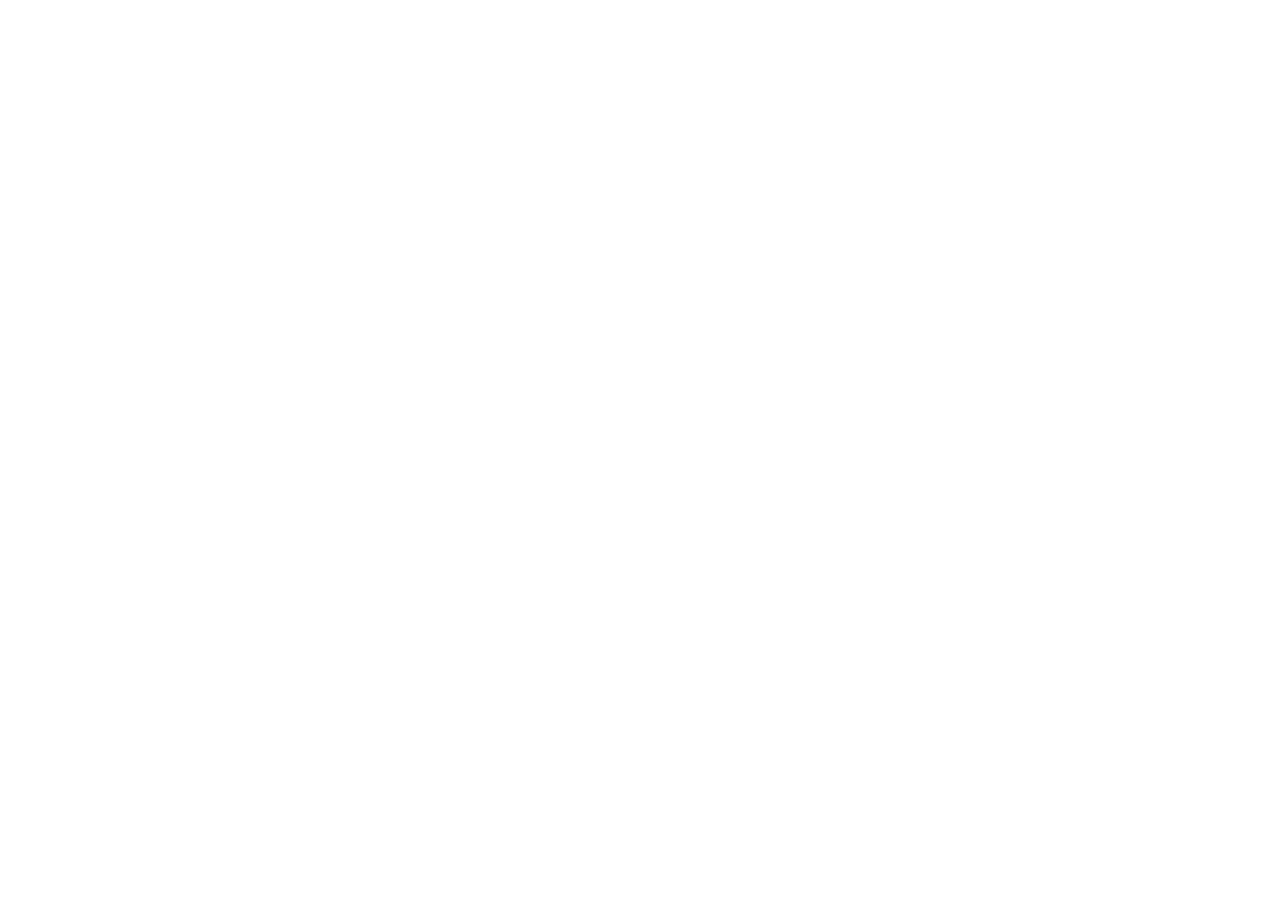
==== home/index.html @ 089e632a "初始化" ====
<!DOCTYPE html>
<html lang="en">

<head>
    <meta charset="UTF-8" />
    <meta name="viewport" content="width=device-width, initial-scale=1.0" />
    <title>后台主页</title>
    <!-- 导入 layui 的样式表 -->
    <link rel="stylesheet" href="/assets/lib/layui/css/layui.css" />
    <!-- 导入第三方图标库 -->
    <link rel="stylesheet" href="/assets/fonts/iconfont.css" />
    <!-- 导入自己的样式表 -->
    <link rel="stylesheet" href="/assets/css/index.css" />
</head>

<body class="layui-layout-body">

    <!-- 导入 layui 的JS文件 -->
    <script src="/assets/lib/layui/layui.all.js"></script>
</body>

</html>
---- assets/lib/layui/css/layui.css ----
/** layui-v2.5.5 MIT License By https://www.layui.com */
 .layui-inline,img{display:inline-block;vertical-align:middle}h1,h2,h3,h4,h5,h6{font-weight:400}.layui-edge,.layui-header,.layui-inline,.layui-main{position:relative}.layui-body,.layui-edge,.layui-elip{overflow:hidden}.layui-btn,.layui-edge,.layui-inline,img{vertical-align:middle}.layui-btn,.layui-disabled,.layui-icon,.layui-unselect{-moz-user-select:none;-webkit-user-select:none;-ms-user-select:none}.layui-elip,.layui-form-checkbox span,.layui-form-pane .layui-form-label{text-overflow:ellipsis;white-space:nowrap}.layui-breadcrumb,.layui-tree-btnGroup{visibility:hidden}blockquote,body,button,dd,div,dl,dt,form,h1,h2,h3,h4,h5,h6,input,li,ol,p,pre,td,textarea,th,ul{margin:0;padding:0;-webkit-tap-highlight-color:rgba(0,0,0,0)}a:active,a:hover{outline:0}img{border:none}li{list-style:none}table{border-collapse:collapse;border-spacing:0}h4,h5,h6{font-size:100%}button,input,optgroup,option,select,textarea{font-family:inherit;font-size:inherit;font-style:inherit;font-weight:inherit;outline:0}pre{white-space:pre-wrap;white-space:-moz-pre-wrap;white-space:-pre-wrap;white-space:-o-pre-wrap;word-wrap:break-word}body{line-height:24px;font:14px Helvetica Neue,Helvetica,PingFang SC,Tahoma,Arial,sans-serif}hr{height:1px;margin:10px 0;border:0;clear:both}a{color:#333;text-decoration:none}a:hover{color:#777}a cite{font-style:normal;*cursor:pointer}.layui-border-box,.layui-border-box *{box-sizing:border-box}.layui-box,.layui-box *{box-sizing:content-box}.layui-clear{clear:both;*zoom:1}.layui-clear:after{content:'\20';clear:both;*zoom:1;display:block;height:0}.layui-inline{*display:inline;*zoom:1}.layui-edge{display:inline-block;width:0;height:0;border-width:6px;border-style:dashed;border-color:transparent}.layui-edge-top{top:-4px;border-bottom-color:#999;border-bottom-style:solid}.layui-edge-right{border-left-color:#999;border-left-style:solid}.layui-edge-bottom{top:2px;border-top-color:#999;border-top-style:solid}.layui-edge-left{border-right-color:#999;border-right-style:solid}.layui-disabled,.layui-disabled:hover{color:#d2d2d2!important;cursor:not-allowed!important}.layui-circle{border-radius:100%}.layui-show{display:block!important}.layui-hide{display:none!important}@font-face{font-family:layui-icon;src:url(../font/iconfont.eot?v=250);src:url(../font/iconfont.eot?v=250#iefix) format('embedded-opentype'),url(../font/iconfont.woff2?v=250) format('woff2'),url(../font/iconfont.woff?v=250) format('woff'),url(../font/iconfont.ttf?v=250) format('truetype'),url(../font/iconfont.svg?v=250#layui-icon) format('svg')}.layui-icon{font-family:layui-icon!important;font-size:16px;font-style:normal;-webkit-font-smoothing:antialiased;-moz-osx-font-smoothing:grayscale}.layui-icon-reply-fill:before{content:"\e611"}.layui-icon-set-fill:before{content:"\e614"}.layui-icon-menu-fill:before{content:"\e60f"}.layui-icon-search:before{content:"\e615"}.layui-icon-share:before{content:"\e641"}.layui-icon-set-sm:before{content:"\e620"}.layui-icon-engine:before{content:"\e628"}.layui-icon-close:before{content:"\1006"}.layui-icon-close-fill:before{content:"\1007"}.layui-icon-chart-screen:before{content:"\e629"}.layui-icon-star:before{content:"\e600"}.layui-icon-circle-dot:before{content:"\e617"}.layui-icon-chat:before{content:"\e606"}.layui-icon-release:before{content:"\e609"}.layui-icon-list:before{content:"\e60a"}.layui-icon-chart:before{content:"\e62c"}.layui-icon-ok-circle:before{content:"\1005"}.layui-icon-layim-theme:before{content:"\e61b"}.layui-icon-table:before{content:"\e62d"}.layui-icon-right:before{content:"\e602"}.layui-icon-left:before{content:"\e603"}.layui-icon-cart-simple:before{content:"\e698"}.layui-icon-face-cry:before{content:"\e69c"}.layui-icon-face-smile:before{content:"\e6af"}.layui-icon-survey:before{content:"\e6b2"}.layui-icon-tree:before{content:"\e62e"}.layui-icon-upload-circle:before{content:"\e62f"}.layui-icon-add-circle:before{content:"\e61f"}.layui-icon-download-circle:before{content:"\e601"}.layui-icon-templeate-1:before{content:"\e630"}.layui-icon-util:before{content:"\e631"}.layui-icon-face-surprised:before{content:"\e664"}.layui-icon-edit:before{content:"\e642"}.layui-icon-speaker:before{content:"\e645"}.layui-icon-down:before{content:"\e61a"}.layui-icon-file:before{content:"\e621"}.layui-icon-layouts:before{content:"\e632"}.layui-icon-rate-half:before{content:"\e6c9"}.layui-icon-add-circle-fine:before{content:"\e608"}.layui-icon-prev-circle:before{content:"\e633"}.layui-icon-read:before{content:"\e705"}.layui-icon-404:before{content:"\e61c"}.layui-icon-carousel:before{content:"\e634"}.layui-icon-help:before{content:"\e607"}.layui-icon-code-circle:before{content:"\e635"}.layui-icon-water:before{content:"\e636"}.layui-icon-username:before{content:"\e66f"}.layui-icon-find-fill:before{content:"\e670"}.layui-icon-about:before{content:"\e60b"}.layui-icon-location:before{content:"\e715"}.layui-icon-up:before{content:"\e619"}.layui-icon-pause:before{content:"\e651"}.layui-icon-date:before{content:"\e637"}.layui-icon-layim-uploadfile:before{content:"\e61d"}.layui-icon-delete:before{content:"\e640"}.layui-icon-play:before{content:"\e652"}.layui-icon-top:before{content:"\e604"}.layui-icon-friends:before{content:"\e612"}.layui-icon-refresh-3:before{content:"\e9aa"}.layui-icon-ok:before{content:"\e605"}.layui-icon-layer:before{content:"\e638"}.layui-icon-face-smile-fine:before{content:"\e60c"}.layui-icon-dollar:before{content:"\e659"}.layui-icon-group:before{content:"\e613"}.layui-icon-layim-download:before{content:"\e61e"}.layui-icon-picture-fine:before{content:"\e60d"}.layui-icon-link:before{content:"\e64c"}.layui-icon-diamond:before{content:"\e735"}.layui-icon-log:before{content:"\e60e"}.layui-icon-rate-solid:before{content:"\e67a"}.layui-icon-fonts-del:before{content:"\e64f"}.layui-icon-unlink:before{content:"\e64d"}.layui-icon-fonts-clear:before{content:"\e639"}.layui-icon-triangle-r:before{content:"\e623"}.layui-icon-circle:before{content:"\e63f"}.layui-icon-radio:before{content:"\e643"}.layui-icon-align-center:before{content:"\e647"}.layui-icon-align-right:before{content:"\e648"}.layui-icon-align-left:before{content:"\e649"}.layui-icon-loading-1:before{content:"\e63e"}.layui-icon-return:before{content:"\e65c"}.layui-icon-fonts-strong:before{content:"\e62b"}.layui-icon-upload:before{content:"\e67c"}.layui-icon-dialogue:before{content:"\e63a"}.layui-icon-video:before{content:"\e6ed"}.layui-icon-headset:before{content:"\e6fc"}.layui-icon-cellphone-fine:before{content:"\e63b"}.layui-icon-add-1:before{content:"\e654"}.layui-icon-face-smile-b:before{content:"\e650"}.layui-icon-fonts-html:before{content:"\e64b"}.layui-icon-form:before{content:"\e63c"}.layui-icon-cart:before{content:"\e657"}.layui-icon-camera-fill:before{content:"\e65d"}.layui-icon-tabs:before{content:"\e62a"}.layui-icon-fonts-code:before{content:"\e64e"}.layui-icon-fire:before{content:"\e756"}.layui-icon-set:before{content:"\e716"}.layui-icon-fonts-u:before{content:"\e646"}.layui-icon-triangle-d:before{content:"\e625"}.layui-icon-tips:before{content:"\e702"}.layui-icon-picture:before{content:"\e64a"}.layui-icon-more-vertical:before{content:"\e671"}.layui-icon-flag:before{content:"\e66c"}.layui-icon-loading:before{content:"\e63d"}.layui-icon-fonts-i:before{content:"\e644"}.layui-icon-refresh-1:before{content:"\e666"}.layui-icon-rmb:before{content:"\e65e"}.layui-icon-home:before{content:"\e68e"}.layui-icon-user:before{content:"\e770"}.layui-icon-notice:before{content:"\e667"}.layui-icon-login-weibo:before{content:"\e675"}.layui-icon-voice:before{content:"\e688"}.layui-icon-upload-drag:before{content:"\e681"}.layui-icon-login-qq:before{content:"\e676"}.layui-icon-snowflake:before{content:"\e6b1"}.layui-icon-file-b:before{content:"\e655"}.layui-icon-template:before{content:"\e663"}.layui-icon-auz:before{content:"\e672"}.layui-icon-console:before{content:"\e665"}.layui-icon-app:before{content:"\e653"}.layui-icon-prev:before{content:"\e65a"}.layui-icon-website:before{content:"\e7ae"}.layui-icon-next:before{content:"\e65b"}.layui-icon-component:before{content:"\e857"}.layui-icon-more:before{content:"\e65f"}.layui-icon-login-wechat:before{content:"\e677"}.layui-icon-shrink-right:before{content:"\e668"}.layui-icon-spread-left:before{content:"\e66b"}.layui-icon-camera:before{content:"\e660"}.layui-icon-note:before{content:"\e66e"}.layui-icon-refresh:before{content:"\e669"}.layui-icon-female:before{content:"\e661"}.layui-icon-male:before{content:"\e662"}.layui-icon-password:before{content:"\e673"}.layui-icon-senior:before{content:"\e674"}.layui-icon-theme:before{content:"\e66a"}.layui-icon-tread:before{content:"\e6c5"}.layui-icon-praise:before{content:"\e6c6"}.layui-icon-star-fill:before{content:"\e658"}.layui-icon-rate:before{content:"\e67b"}.layui-icon-template-1:before{content:"\e656"}.layui-icon-vercode:before{content:"\e679"}.layui-icon-cellphone:before{content:"\e678"}.layui-icon-screen-full:before{content:"\e622"}.layui-icon-screen-restore:before{content:"\e758"}.layui-icon-cols:before{content:"\e610"}.layui-icon-export:before{content:"\e67d"}.layui-icon-print:before{content:"\e66d"}.layui-icon-slider:before{content:"\e714"}.layui-icon-addition:before{content:"\e624"}.layui-icon-subtraction:before{content:"\e67e"}.layui-icon-service:before{content:"\e626"}.layui-icon-transfer:before{content:"\e691"}.layui-main{width:1140px;margin:0 auto}.layui-header{z-index:1000;height:60px}.layui-header a:hover{transition:all .5s;-webkit-transition:all .5s}.layui-side{position:fixed;left:0;top:0;bottom:0;z-index:999;width:200px;overflow-x:hidden}.layui-side-scroll{position:relative;width:220px;height:100%;overflow-x:hidden}.layui-body{position:absolute;left:200px;right:0;top:0;bottom:0;z-index:998;width:auto;overflow-y:auto;box-sizing:border-box}.layui-layout-body{overflow:hidden}.layui-layout-admin .layui-header{background-color:#23262E}.layui-layout-admin .layui-side{top:60px;width:200px;overflow-x:hidden}.layui-layout-admin .layui-body{position:fixed;top:60px;bottom:44px}.layui-layout-admin .layui-main{width:auto;margin:0 15px}.layui-layout-admin .layui-footer{position:fixed;left:200px;right:0;bottom:0;height:44px;line-height:44px;padding:0 15px;background-color:#eee}.layui-layout-admin .layui-logo{position:absolute;left:0;top:0;width:200px;height:100%;line-height:60px;text-align:center;color:#009688;font-size:16px}.layui-layout-admin .layui-header .layui-nav{background:0 0}.layui-layout-left{position:absolute!important;left:200px;top:0}.layui-layout-right{position:absolute!important;right:0;top:0}.layui-container{position:relative;margin:0 auto;padding:0 15px;box-sizing:border-box}.layui-fluid{position:relative;margin:0 auto;padding:0 15px}.layui-row:after,.layui-row:before{content:'';display:block;clear:both}.layui-col-lg1,.layui-col-lg10,.layui-col-lg11,.layui-col-lg12,.layui-col-lg2,.layui-col-lg3,.layui-col-lg4,.layui-col-lg5,.layui-col-lg6,.layui-col-lg7,.layui-col-lg8,.layui-col-lg9,.layui-col-md1,.layui-col-md10,.layui-col-md11,.layui-col-md12,.layui-col-md2,.layui-col-md3,.layui-col-md4,.layui-col-md5,.layui-col-md6,.layui-col-md7,.layui-col-md8,.layui-col-md9,.layui-col-sm1,.layui-col-sm10,.layui-col-sm11,.layui-col-sm12,.layui-col-sm2,.layui-col-sm3,.layui-col-sm4,.layui-col-sm5,.layui-col-sm6,.layui-col-sm7,.layui-col-sm8,.layui-col-sm9,.layui-col-xs1,.layui-col-xs10,.layui-col-xs11,.layui-col-xs12,.layui-col-xs2,.layui-col-xs3,.layui-col-xs4,.layui-col-xs5,.layui-col-xs6,.layui-col-xs7,.layui-col-xs8,.layui-col-xs9{position:relative;display:block;box-sizing:border-box}.layui-col-xs1,.layui-col-xs10,.layui-col-xs11,.layui-col-xs12,.layui-col-xs2,.layui-col-xs3,.layui-col-xs4,.layui-col-xs5,.layui-col-xs6,.layui-col-xs7,.layui-col-xs8,.layui-col-xs9{float:left}.layui-col-xs1{width:8.33333333%}.layui-col-xs2{width:16.66666667%}.layui-col-xs3{width:25%}.layui-col-xs4{width:33.33333333%}.layui-col-xs5{width:41.66666667%}.layui-col-xs6{width:50%}.layui-col-xs7{width:58.33333333%}.layui-col-xs8{width:66.66666667%}.layui-col-xs9{width:75%}.layui-col-xs10{width:83.33333333%}.layui-col-xs11{width:91.66666667%}.layui-col-xs12{width:100%}.layui-col-xs-offset1{margin-left:8.33333333%}.layui-col-xs-offset2{margin-left:16.66666667%}.layui-col-xs-offset3{margin-left:25%}.layui-col-xs-offset4{margin-left:33.33333333%}.layui-col-xs-offset5{margin-left:41.66666667%}.layui-col-xs-offset6{margin-left:50%}.layui-col-xs-offset7{margin-left:58.33333333%}.layui-col-xs-offset8{margin-left:66.66666667%}.layui-col-xs-offset9{margin-left:75%}.layui-col-xs-offset10{margin-left:83.33333333%}.layui-col-xs-offset11{margin-left:91.66666667%}.layui-col-xs-offset12{margin-left:100%}@media screen and (max-width:768px){.layui-hide-xs{display:none!important}.layui-show-xs-block{display:block!important}.layui-show-xs-inline{display:inline!important}.layui-show-xs-inline-block{display:inline-block!important}}@media screen and (min-width:768px){.layui-container{width:750px}.layui-hide-sm{display:none!important}.layui-show-sm-block{display:block!important}.layui-show-sm-inline{display:inline!important}.layui-show-sm-inline-block{display:inline-block!important}.layui-col-sm1,.layui-col-sm10,.layui-col-sm11,.layui-col-sm12,.layui-col-sm2,.layui-col-sm3,.layui-col-sm4,.layui-col-sm5,.layui-col-sm6,.layui-col-sm7,.layui-col-sm8,.layui-col-sm9{float:left}.layui-col-sm1{width:8.33333333%}.layui-col-sm2{width:16.66666667%}.layui-col-sm3{width:25%}.layui-col-sm4{width:33.33333333%}.layui-col-sm5{width:41.66666667%}.layui-col-sm6{width:50%}.layui-col-sm7{width:58.33333333%}.layui-col-sm8{width:66.66666667%}.layui-col-sm9{width:75%}.layui-col-sm10{width:83.33333333%}.layui-col-sm11{width:91.66666667%}.layui-col-sm12{width:100%}.layui-col-sm-offset1{margin-left:8.33333333%}.layui-col-sm-offset2{margin-left:16.66666667%}.layui-col-sm-offset3{margin-left:25%}.layui-col-sm-offset4{margin-left:33.33333333%}.layui-col-sm-offset5{margin-left:41.66666667%}.layui-col-sm-offset6{margin-left:50%}.layui-col-sm-offset7{margin-left:58.33333333%}.layui-col-sm-offset8{margin-left:66.66666667%}.layui-col-sm-offset9{margin-left:75%}.layui-col-sm-offset10{margin-left:83.33333333%}.layui-col-sm-offset11{margin-left:91.66666667%}.layui-col-sm-offset12{margin-left:100%}}@media screen and (min-width:992px){.layui-container{width:970px}.layui-hide-md{display:none!important}.layui-show-md-block{display:block!important}.layui-show-md-inline{display:inline!important}.layui-show-md-inline-block{display:inline-block!important}.layui-col-md1,.layui-col-md10,.layui-col-md11,.layui-col-md12,.layui-col-md2,.layui-col-md3,.layui-col-md4,.layui-col-md5,.layui-col-md6,.layui-col-md7,.layui-col-md8,.layui-col-md9{float:left}.layui-col-md1{width:8.33333333%}.layui-col-md2{width:16.66666667%}.layui-col-md3{width:25%}.layui-col-md4{width:33.33333333%}.layui-col-md5{width:41.66666667%}.layui-col-md6{width:50%}.layui-col-md7{width:58.33333333%}.layui-col-md8{width:66.66666667%}.layui-col-md9{width:75%}.layui-col-md10{width:83.33333333%}.layui-col-md11{width:91.66666667%}.layui-col-md12{width:100%}.layui-col-md-offset1{margin-left:8.33333333%}.layui-col-md-offset2{margin-left:16.66666667%}.layui-col-md-offset3{margin-left:25%}.layui-col-md-offset4{margin-left:33.33333333%}.layui-col-md-offset5{margin-left:41.66666667%}.layui-col-md-offset6{margin-left:50%}.layui-col-md-offset7{margin-left:58.33333333%}.layui-col-md-offset8{margin-left:66.66666667%}.layui-col-md-offset9{margin-left:75%}.layui-col-md-offset10{margin-left:83.33333333%}.layui-col-md-offset11{margin-left:91.66666667%}.layui-col-md-offset12{margin-left:100%}}@media screen and (min-width:1200px){.layui-container{width:1170px}.layui-hide-lg{display:none!important}.layui-show-lg-block{display:block!important}.layui-show-lg-inline{display:inline!important}.layui-show-lg-inline-block{display:inline-block!important}.layui-col-lg1,.layui-col-lg10,.layui-col-lg11,.layui-col-lg12,.layui-col-lg2,.layui-col-lg3,.layui-col-lg4,.layui-col-lg5,.layui-col-lg6,.layui-col-lg7,.layui-col-lg8,.layui-col-lg9{float:left}.layui-col-lg1{width:8.33333333%}.layui-col-lg2{width:16.66666667%}.layui-col-lg3{width:25%}.layui-col-lg4{width:33.33333333%}.layui-col-lg5{width:41.66666667%}.layui-col-lg6{width:50%}.layui-col-lg7{width:58.33333333%}.layui-col-lg8{width:66.66666667%}.layui-col-lg9{width:75%}.layui-col-lg10{width:83.33333333%}.layui-col-lg11{width:91.66666667%}.layui-col-lg12{width:100%}.layui-col-lg-offset1{margin-left:8.33333333%}.layui-col-lg-offset2{margin-left:16.66666667%}.layui-col-lg-offset3{margin-left:25%}.layui-col-lg-offset4{margin-left:33.33333333%}.layui-col-lg-offset5{margin-left:41.66666667%}.layui-col-lg-offset6{margin-left:50%}.layui-col-lg-offset7{margin-left:58.33333333%}.layui-col-lg-offset8{margin-left:66.66666667%}.layui-col-lg-offset9{margin-left:75%}.layui-col-lg-offset10{margin-left:83.33333333%}.layui-col-lg-offset11{margin-left:91.66666667%}.layui-col-lg-offset12{margin-left:100%}}.layui-col-space1{margin:-.5px}.layui-col-space1>*{padding:.5px}.layui-col-space3{margin:-1.5px}.layui-col-space3>*{padding:1.5px}.layui-col-space5{margin:-2.5px}.layui-col-space5>*{padding:2.5px}.layui-col-space8{margin:-3.5px}.layui-col-space8>*{padding:3.5px}.layui-col-space10{margin:-5px}.layui-col-space10>*{padding:5px}.layui-col-space12{margin:-6px}.layui-col-space12>*{padding:6px}.layui-col-space15{margin:-7.5px}.layui-col-space15>*{padding:7.5px}.layui-col-space18{margin:-9px}.layui-col-space18>*{padding:9px}.layui-col-space20{margin:-10px}.layui-col-space20>*{padding:10px}.layui-col-space22{margin:-11px}.layui-col-space22>*{padding:11px}.layui-col-space25{margin:-12.5px}.layui-col-space25>*{padding:12.5px}.layui-col-space30{margin:-15px}.layui-col-space30>*{padding:15px}.layui-btn,.layui-input,.layui-select,.layui-textarea,.layui-upload-button{outline:0;-webkit-appearance:none;transition:all .3s;-webkit-transition:all .3s;box-sizing:border-box}.layui-elem-quote{margin-bottom:10px;padding:15px;line-height:22px;border-left:5px solid #009688;border-radius:0 2px 2px 0;background-color:#f2f2f2}.layui-quote-nm{border-style:solid;border-width:1px 1px 1px 5px;background:0 0}.layui-elem-field{margin-bottom:10px;padding:0;border-width:1px;border-style:solid}.layui-elem-field legend{margin-left:20px;padding:0 10px;font-size:20px;font-weight:300}.layui-field-title{margin:10px 0 20px;border-width:1px 0 0}.layui-field-box{padding:10px 15px}.layui-field-title .layui-field-box{padding:10px 0}.layui-progress{position:relative;height:6px;border-radius:20px;background-color:#e2e2e2}.layui-progress-bar{position:absolute;left:0;top:0;width:0;max-width:100%;height:6px;border-radius:20px;text-align:right;background-color:#5FB878;transition:all .3s;-webkit-transition:all .3s}.layui-progress-big,.layui-progress-big .layui-progress-bar{height:18px;line-height:18px}.layui-progress-text{position:relative;top:-20px;line-height:18px;font-size:12px;color:#666}.layui-progress-big .layui-progress-text{position:static;padding:0 10px;color:#fff}.layui-collapse{border-width:1px;border-style:solid;border-radius:2px}.layui-colla-content,.layui-colla-item{border-top-width:1px;border-top-style:solid}.layui-colla-item:first-child{border-top:none}.layui-colla-title{position:relative;height:42px;line-height:42px;padding:0 15px 0 35px;color:#333;background-color:#f2f2f2;cursor:pointer;font-size:14px;overflow:hidden}.layui-colla-content{display:none;padding:10px 15px;line-height:22px;color:#666}.layui-colla-icon{position:absolute;left:15px;top:0;font-size:14px}.layui-card{margin-bottom:15px;border-radius:2px;background-color:#fff;box-shadow:0 1px 2px 0 rgba(0,0,0,.05)}.layui-card:last-child{margin-bottom:0}.layui-card-header{position:relative;height:42px;line-height:42px;padding:0 15px;border-bottom:1px solid #f6f6f6;color:#333;border-radius:2px 2px 0 0;font-size:14px}.layui-bg-black,.layui-bg-blue,.layui-bg-cyan,.layui-bg-green,.layui-bg-orange,.layui-bg-red{color:#fff!important}.layui-card-body{position:relative;padding:10px 15px;line-height:24px}.layui-card-body[pad15]{padding:15px}.layui-card-body[pad20]{padding:20px}.layui-card-body .layui-table{margin:5px 0}.layui-card .layui-tab{margin:0}.layui-panel-window{position:relative;padding:15px;border-radius:0;border-top:5px solid #E6E6E6;background-color:#fff}.layui-auxiliar-moving{position:fixed;left:0;right:0;top:0;bottom:0;width:100%;height:100%;background:0 0;z-index:9999999999}.layui-form-label,.layui-form-mid,.layui-form-select,.layui-input-block,.layui-input-inline,.layui-textarea{position:relative}.layui-bg-red{background-color:#FF5722!important}.layui-bg-orange{background-color:#FFB800!important}.layui-bg-green{background-color:#009688!important}.layui-bg-cyan{background-color:#2F4056!important}.layui-bg-blue{background-color:#1E9FFF!important}.layui-bg-black{background-color:#393D49!important}.layui-bg-gray{background-color:#eee!important;color:#666!important}.layui-badge-rim,.layui-colla-content,.layui-colla-item,.layui-collapse,.layui-elem-field,.layui-form-pane .layui-form-item[pane],.layui-form-pane .layui-form-label,.layui-input,.layui-layedit,.layui-layedit-tool,.layui-quote-nm,.layui-select,.layui-tab-bar,.layui-tab-card,.layui-tab-title,.layui-tab-title .layui-this:after,.layui-textarea{border-color:#e6e6e6}.layui-timeline-item:before,hr{background-color:#e6e6e6}.layui-text{line-height:22px;font-size:14px;color:#666}.layui-text h1,.layui-text h2,.layui-text h3{font-weight:500;color:#333}.layui-text h1{font-size:30px}.layui-text h2{font-size:24px}.layui-text h3{font-size:18px}.layui-text a:not(.layui-btn){color:#01AAED}.layui-text a:not(.layui-btn):hover{text-decoration:underline}.layui-text ul{padding:5px 0 5px 15px}.layui-text ul li{margin-top:5px;list-style-type:disc}.layui-text em,.layui-word-aux{color:#999!important;padding:0 5px!important}.layui-btn{display:inline-block;height:38px;line-height:38px;padding:0 18px;background-color:#009688;color:#fff;white-space:nowrap;text-align:center;font-size:14px;border:none;border-radius:2px;cursor:pointer}.layui-btn:hover{opacity:.8;filter:alpha(opacity=80);color:#fff}.layui-btn:active{opacity:1;filter:alpha(opacity=100)}.layui-btn+.layui-btn{margin-left:10px}.layui-btn-container{font-size:0}.layui-btn-container .layui-btn{margin-right:10px;margin-bottom:10px}.layui-btn-container .layui-btn+.layui-btn{margin-left:0}.layui-table .layui-btn-container .layui-btn{margin-bottom:9px}.layui-btn-radius{border-radius:100px}.layui-btn .layui-icon{margin-right:3px;font-size:18px;vertical-align:bottom;vertical-align:middle\9}.layui-btn-primary{border:1px solid #C9C9C9;background-color:#fff;color:#555}.layui-btn-primary:hover{border-color:#009688;color:#333}.layui-btn-normal{background-color:#1E9FFF}.layui-btn-warm{background-color:#FFB800}.layui-btn-danger{background-color:#FF5722}.layui-btn-checked{background-color:#5FB878}.layui-btn-disabled,.layui-btn-disabled:active,.layui-btn-disabled:hover{border:1px solid #e6e6e6;background-color:#FBFBFB;color:#C9C9C9;cursor:not-allowed;opacity:1}.layui-btn-lg{height:44px;line-height:44px;padding:0 25px;font-size:16px}.layui-btn-sm{height:30px;line-height:30px;padding:0 10px;font-size:12px}.layui-btn-sm i{font-size:16px!important}.layui-btn-xs{height:22px;line-height:22px;padding:0 5px;font-size:12px}.layui-btn-xs i{font-size:14px!important}.layui-btn-group{display:inline-block;vertical-align:middle;font-size:0}.layui-btn-group .layui-btn{margin-left:0!important;margin-right:0!important;border-left:1px solid rgba(255,255,255,.5);border-radius:0}.layui-btn-group .layui-btn-primary{border-left:none}.layui-btn-group .layui-btn-primary:hover{border-color:#C9C9C9;color:#009688}.layui-btn-group .layui-btn:first-child{border-left:none;border-radius:2px 0 0 2px}.layui-btn-group .layui-btn-primary:first-child{border-left:1px solid #c9c9c9}.layui-btn-group .layui-btn:last-child{border-radius:0 2px 2px 0}.layui-btn-group .layui-btn+.layui-btn{margin-left:0}.layui-btn-group+.layui-btn-group{margin-left:10px}.layui-btn-fluid{width:100%}.layui-input,.layui-select,.layui-textarea{height:38px;line-height:1.3;line-height:38px\9;border-width:1px;border-style:solid;background-color:#fff;border-radius:2px}.layui-input::-webkit-input-placeholder,.layui-select::-webkit-input-placeholder,.layui-textarea::-webkit-input-placeholder{line-height:1.3}.layui-input,.layui-textarea{display:block;width:100%;padding-left:10px}.layui-input:hover,.layui-textarea:hover{border-color:#D2D2D2!important}.layui-input:focus,.layui-textarea:focus{border-color:#C9C9C9!important}.layui-textarea{min-height:100px;height:auto;line-height:20px;padding:6px 10px;resize:vertical}.layui-select{padding:0 10px}.layui-form input[type=checkbox],.layui-form input[type=radio],.layui-form select{display:none}.layui-form [lay-ignore]{display:initial}.layui-form-item{margin-bottom:15px;clear:both;*zoom:1}.layui-form-item:after{content:'\20';clear:both;*zoom:1;display:block;height:0}.layui-form-label{float:left;display:block;padding:9px 15px;width:80px;font-weight:400;line-height:20px;text-align:right}.layui-form-label-col{display:block;float:none;padding:9px 0;line-height:20px;text-align:left}.layui-form-item .layui-inline{margin-bottom:5px;margin-right:10px}.layui-input-block{margin-left:110px;min-height:36px}.layui-input-inline{display:inline-block;vertical-align:middle}.layui-form-item .layui-input-inline{float:left;width:190px;margin-right:10px}.layui-form-text .layui-input-inline{width:auto}.layui-form-mid{float:left;display:block;padding:9px 0!important;line-height:20px;margin-right:10px}.layui-form-danger+.layui-form-select .layui-input,.layui-form-danger:focus{border-color:#FF5722!important}.layui-form-select .layui-input{padding-right:30px;cursor:pointer}.layui-form-select .layui-edge{position:absolute;right:10px;top:50%;margin-top:-3px;cursor:pointer;border-width:6px;border-top-color:#c2c2c2;border-top-style:solid;transition:all .3s;-webkit-transition:all .3s}.layui-form-select dl{display:none;position:absolute;left:0;top:42px;padding:5px 0;z-index:899;min-width:100%;border:1px solid #d2d2d2;max-height:300px;overflow-y:auto;background-color:#fff;border-radius:2px;box-shadow:0 2px 4px rgba(0,0,0,.12);box-sizing:border-box}.layui-form-select dl dd,.layui-form-select dl dt{padding:0 10px;line-height:36px;white-space:nowrap;overflow:hidden;text-overflow:ellipsis}.layui-form-select dl dt{font-size:12px;color:#999}.layui-form-select dl dd{cursor:pointer}.layui-form-select dl dd:hover{background-color:#f2f2f2;-webkit-transition:.5s all;transition:.5s all}.layui-form-select .layui-select-group dd{padding-left:20px}.layui-form-select dl dd.layui-select-tips{padding-left:10px!important;color:#999}.layui-form-select dl dd.layui-this{background-color:#5FB878;color:#fff}.layui-form-checkbox,.layui-form-select dl dd.layui-disabled{background-color:#fff}.layui-form-selected dl{display:block}.layui-form-checkbox,.layui-form-checkbox *,.layui-form-switch{display:inline-block;vertical-align:middle}.layui-form-selected .layui-edge{margin-top:-9px;-webkit-transform:rotate(180deg);transform:rotate(180deg);margin-top:-3px\9}:root .layui-form-selected .layui-edge{margin-top:-9px\0/IE9}.layui-form-selectup dl{top:auto;bottom:42px}.layui-select-none{margin:5px 0;text-align:center;color:#999}.layui-select-disabled .layui-disabled{border-color:#eee!important}.layui-select-disabled .layui-edge{border-top-color:#d2d2d2}.layui-form-checkbox{position:relative;height:30px;line-height:30px;margin-right:10px;padding-right:30px;cursor:pointer;font-size:0;-webkit-transition:.1s linear;transition:.1s linear;box-sizing:border-box}.layui-form-checkbox span{padding:0 10px;height:100%;font-size:14px;border-radius:2px 0 0 2px;background-color:#d2d2d2;color:#fff;overflow:hidden}.layui-form-checkbox:hover span{background-color:#c2c2c2}.layui-form-checkbox i{position:absolute;right:0;top:0;width:30px;height:28px;border:1px solid #d2d2d2;border-left:none;border-radius:0 2px 2px 0;color:#fff;font-size:20px;text-align:center}.layui-form-checkbox:hover i{border-color:#c2c2c2;color:#c2c2c2}.layui-form-checked,.layui-form-checked:hover{border-color:#5FB878}.layui-form-checked span,.layui-form-checked:hover span{background-color:#5FB878}.layui-form-checked i,.layui-form-checked:hover i{color:#5FB878}.layui-form-item .layui-form-checkbox{margin-top:4px}.layui-form-checkbox[lay-skin=primary]{height:auto!important;line-height:normal!important;min-width:18px;min-height:18px;border:none!important;margin-right:0;padding-left:28px;padding-right:0;background:0 0}.layui-form-checkbox[lay-skin=primary] span{padding-left:0;padding-right:15px;line-height:18px;background:0 0;color:#666}.layui-form-checkbox[lay-skin=primary] i{right:auto;left:0;width:16px;height:16px;line-height:16px;border:1px solid #d2d2d2;font-size:12px;border-radius:2px;background-color:#fff;-webkit-transition:.1s linear;transition:.1s linear}.layui-form-checkbox[lay-skin=primary]:hover i{border-color:#5FB878;color:#fff}.layui-form-checked[lay-skin=primary] i{border-color:#5FB878!important;background-color:#5FB878;color:#fff}.layui-checkbox-disbaled[lay-skin=primary] span{background:0 0!important;color:#c2c2c2}.layui-checkbox-disbaled[lay-skin=primary]:hover i{border-color:#d2d2d2}.layui-form-item .layui-form-checkbox[lay-skin=primary]{margin-top:10px}.layui-form-switch{position:relative;height:22px;line-height:22px;min-width:35px;padding:0 5px;margin-top:8px;border:1px solid #d2d2d2;border-radius:20px;cursor:pointer;background-color:#fff;-webkit-transition:.1s linear;transition:.1s linear}.layui-form-switch i{position:absolute;left:5px;top:3px;width:16px;height:16px;border-radius:20px;background-color:#d2d2d2;-webkit-transition:.1s linear;transition:.1s linear}.layui-form-switch em{position:relative;top:0;width:25px;margin-left:21px;padding:0!important;text-align:center!important;color:#999!important;font-style:normal!important;font-size:12px}.layui-form-onswitch{border-color:#5FB878;background-color:#5FB878}.layui-checkbox-disbaled,.layui-checkbox-disbaled i{border-color:#e2e2e2!important}.layui-form-onswitch i{left:100%;margin-left:-21px;background-color:#fff}.layui-form-onswitch em{margin-left:5px;margin-right:21px;color:#fff!important}.layui-checkbox-disbaled span{background-color:#e2e2e2!important}.layui-checkbox-disbaled:hover i{color:#fff!important}[lay-radio]{display:none}.layui-form-radio,.layui-form-radio *{display:inline-block;vertical-align:middle}.layui-form-radio{line-height:28px;margin:6px 10px 0 0;padding-right:10px;cursor:pointer;font-size:0}.layui-form-radio *{font-size:14px}.layui-form-radio>i{margin-right:8px;font-size:22px;color:#c2c2c2}.layui-form-radio>i:hover,.layui-form-radioed>i{color:#5FB878}.layui-radio-disbaled>i{color:#e2e2e2!important}.layui-form-pane .layui-form-label{width:110px;padding:8px 15px;height:38px;line-height:20px;border-width:1px;border-style:solid;border-radius:2px 0 0 2px;text-align:center;background-color:#FBFBFB;overflow:hidden;box-sizing:border-box}.layui-form-pane .layui-input-inline{margin-left:-1px}.layui-form-pane .layui-input-block{margin-left:110px;left:-1px}.layui-form-pane .layui-input{border-radius:0 2px 2px 0}.layui-form-pane .layui-form-text .layui-form-label{float:none;width:100%;border-radius:2px;box-sizing:border-box;text-align:left}.layui-form-pane .layui-form-text .layui-input-inline{display:block;margin:0;top:-1px;clear:both}.layui-form-pane .layui-form-text .layui-input-block{margin:0;left:0;top:-1px}.layui-form-pane .layui-form-text .layui-textarea{min-height:100px;border-radius:0 0 2px 2px}.layui-form-pane .layui-form-checkbox{margin:4px 0 4px 10px}.layui-form-pane .layui-form-radio,.layui-form-pane .layui-form-switch{margin-top:6px;margin-left:10px}.layui-form-pane .layui-form-item[pane]{position:relative;border-width:1px;border-style:solid}.layui-form-pane .layui-form-item[pane] .layui-form-label{position:absolute;left:0;top:0;height:100%;border-width:0 1px 0 0}.layui-form-pane .layui-form-item[pane] .layui-input-inline{margin-left:110px}@media screen and (max-width:450px){.layui-form-item .layui-form-label{text-overflow:ellipsis;overflow:hidden;white-space:nowrap}.layui-form-item .layui-inline{display:block;margin-right:0;margin-bottom:20px;clear:both}.layui-form-item .layui-inline:after{content:'\20';clear:both;display:block;height:0}.layui-form-item .layui-input-inline{display:block;float:none;left:-3px;width:auto;margin:0 0 10px 112px}.layui-form-item .layui-input-inline+.layui-form-mid{margin-left:110px;top:-5px;padding:0}.layui-form-item .layui-form-checkbox{margin-right:5px;margin-bottom:5px}}.layui-layedit{border-width:1px;border-style:solid;border-radius:2px}.layui-layedit-tool{padding:3px 5px;border-bottom-width:1px;border-bottom-style:solid;font-size:0}.layedit-tool-fixed{position:fixed;top:0;border-top:1px solid #e2e2e2}.layui-layedit-tool .layedit-tool-mid,.layui-layedit-tool .layui-icon{display:inline-block;vertical-align:middle;text-align:center;font-size:14px}.layui-layedit-tool .layui-icon{position:relative;width:32px;height:30px;line-height:30px;margin:3px 5px;color:#777;cursor:pointer;border-radius:2px}.layui-layedit-tool .layui-icon:hover{color:#393D49}.layui-layedit-tool .layui-icon:active{color:#000}.layui-layedit-tool .layedit-tool-active{background-color:#e2e2e2;color:#000}.layui-layedit-tool .layui-disabled,.layui-layedit-tool .layui-disabled:hover{color:#d2d2d2;cursor:not-allowed}.layui-layedit-tool .layedit-tool-mid{width:1px;height:18px;margin:0 10px;background-color:#d2d2d2}.layedit-tool-html{width:50px!important;font-size:30px!important}.layedit-tool-b,.layedit-tool-code,.layedit-tool-help{font-size:16px!important}.layedit-tool-d,.layedit-tool-face,.layedit-tool-image,.layedit-tool-unlink{font-size:18px!important}.layedit-tool-image input{position:absolute;font-size:0;left:0;top:0;width:100%;height:100%;opacity:.01;filter:Alpha(opacity=1);cursor:pointer}.layui-layedit-iframe iframe{display:block;width:100%}#LAY_layedit_code{overflow:hidden}.layui-laypage{display:inline-block;*display:inline;*zoom:1;vertical-align:middle;margin:10px 0;font-size:0}.layui-laypage>a:first-child,.layui-laypage>a:first-child em{border-radius:2px 0 0 2px}.layui-laypage>a:last-child,.layui-laypage>a:last-child em{border-radius:0 2px 2px 0}.layui-laypage>:first-child{margin-left:0!important}.layui-laypage>:last-child{margin-right:0!important}.layui-laypage a,.layui-laypage button,.layui-laypage input,.layui-laypage select,.layui-laypage span{border:1px solid #e2e2e2}.layui-laypage a,.layui-laypage span{display:inline-block;*display:inline;*zoom:1;vertical-align:middle;padding:0 15px;height:28px;line-height:28px;margin:0 -1px 5px 0;background-color:#fff;color:#333;font-size:12px}.layui-flow-more a *,.layui-laypage input,.layui-table-view select[lay-ignore]{display:inline-block}.layui-laypage a:hover{color:#009688}.layui-laypage em{font-style:normal}.layui-laypage .layui-laypage-spr{color:#999;font-weight:700}.layui-laypage a{text-decoration:none}.layui-laypage .layui-laypage-curr{position:relative}.layui-laypage .layui-laypage-curr em{position:relative;color:#fff}.layui-laypage .layui-laypage-curr .layui-laypage-em{position:absolute;left:-1px;top:-1px;padding:1px;width:100%;height:100%;background-color:#009688}.layui-laypage-em{border-radius:2px}.layui-laypage-next em,.layui-laypage-prev em{font-family:Sim sun;font-size:16px}.layui-laypage .layui-laypage-count,.layui-laypage .layui-laypage-limits,.layui-laypage .layui-laypage-refresh,.layui-laypage .layui-laypage-skip{margin-left:10px;margin-right:10px;padding:0;border:none}.layui-laypage .layui-laypage-limits,.layui-laypage .layui-laypage-refresh{vertical-align:top}.layui-laypage .layui-laypage-refresh i{font-size:18px;cursor:pointer}.layui-laypage select{height:22px;padding:3px;border-radius:2px;cursor:pointer}.layui-laypage .layui-laypage-skip{height:30px;line-height:30px;color:#999}.layui-laypage button,.layui-laypage input{height:30px;line-height:30px;border-radius:2px;vertical-align:top;background-color:#fff;box-sizing:border-box}.layui-laypage input{width:40px;margin:0 10px;padding:0 3px;text-align:center}.layui-laypage input:focus,.layui-laypage select:focus{border-color:#009688!important}.layui-laypage button{margin-left:10px;padding:0 10px;cursor:pointer}.layui-table,.layui-table-view{margin:10px 0}.layui-flow-more{margin:10px 0;text-align:center;color:#999;font-size:14px}.layui-flow-more a{height:32px;line-height:32px}.layui-flow-more a *{vertical-align:top}.layui-flow-more a cite{padding:0 20px;border-radius:3px;background-color:#eee;color:#333;font-style:normal}.layui-flow-more a cite:hover{opacity:.8}.layui-flow-more a i{font-size:30px;color:#737383}.layui-table{width:100%;background-color:#fff;color:#666}.layui-table tr{transition:all .3s;-webkit-transition:all .3s}.layui-table th{text-align:left;font-weight:400}.layui-table tbody tr:hover,.layui-table thead tr,.layui-table-click,.layui-table-header,.layui-table-hover,.layui-table-mend,.layui-table-patch,.layui-table-tool,.layui-table-total,.layui-table-total tr,.layui-table[lay-even] tr:nth-child(even){background-color:#f2f2f2}.layui-table td,.layui-table th,.layui-table-col-set,.layui-table-fixed-r,.layui-table-grid-down,.layui-table-header,.layui-table-page,.layui-table-tips-main,.layui-table-tool,.layui-table-total,.layui-table-view,.layui-table[lay-skin=line],.layui-table[lay-skin=row]{border-width:1px;border-style:solid;border-color:#e6e6e6}.layui-table td,.layui-table th{position:relative;padding:9px 15px;min-height:20px;line-height:20px;font-size:14px}.layui-table[lay-skin=line] td,.layui-table[lay-skin=line] th{border-width:0 0 1px}.layui-table[lay-skin=row] td,.layui-table[lay-skin=row] th{border-width:0 1px 0 0}.layui-table[lay-skin=nob] td,.layui-table[lay-skin=nob] th{border:none}.layui-table img{max-width:100px}.layui-table[lay-size=lg] td,.layui-table[lay-size=lg] th{padding:15px 30px}.layui-table-view .layui-table[lay-size=lg] .layui-table-cell{height:40px;line-height:40px}.layui-table[lay-size=sm] td,.layui-table[lay-size=sm] th{font-size:12px;padding:5px 10px}.layui-table-view .layui-table[lay-size=sm] .layui-table-cell{height:20px;line-height:20px}.layui-table[lay-data]{display:none}.layui-table-box{position:relative;overflow:hidden}.layui-table-view .layui-table{position:relative;width:auto;margin:0}.layui-table-view .layui-table[lay-skin=line]{border-width:0 1px 0 0}.layui-table-view .layui-table[lay-skin=row]{border-width:0 0 1px}.layui-table-view .layui-table td,.layui-table-view .layui-table th{padding:5px 0;border-top:none;border-left:none}.layui-table-view .layui-table th.layui-unselect .layui-table-cell span{cursor:pointer}.layui-table-view .layui-table td{cursor:default}.layui-table-view .layui-table td[data-edit=text]{cursor:text}.layui-table-view .layui-form-checkbox[lay-skin=primary] i{width:18px;height:18px}.layui-table-view .layui-form-radio{line-height:0;padding:0}.layui-table-view .layui-form-radio>i{margin:0;font-size:20px}.layui-table-init{position:absolute;left:0;top:0;width:100%;height:100%;text-align:center;z-index:110}.layui-table-init .layui-icon{position:absolute;left:50%;top:50%;margin:-15px 0 0 -15px;font-size:30px;color:#c2c2c2}.layui-table-header{border-width:0 0 1px;overflow:hidden}.layui-table-header .layui-table{margin-bottom:-1px}.layui-table-tool .layui-inline[lay-event]{position:relative;width:26px;height:26px;padding:5px;line-height:16px;margin-right:10px;text-align:center;color:#333;border:1px solid #ccc;cursor:pointer;-webkit-transition:.5s all;transition:.5s all}.layui-table-tool .layui-inline[lay-event]:hover{border:1px solid #999}.layui-table-tool-temp{padding-right:120px}.layui-table-tool-self{position:absolute;right:17px;top:10px}.layui-table-tool .layui-table-tool-self .layui-inline[lay-event]{margin:0 0 0 10px}.layui-table-tool-panel{position:absolute;top:29px;left:-1px;padding:5px 0;min-width:150px;min-height:40px;border:1px solid #d2d2d2;text-align:left;overflow-y:auto;background-color:#fff;box-shadow:0 2px 4px rgba(0,0,0,.12)}.layui-table-cell,.layui-table-tool-panel li{overflow:hidden;text-overflow:ellipsis;white-space:nowrap}.layui-table-tool-panel li{padding:0 10px;line-height:30px;-webkit-transition:.5s all;transition:.5s all}.layui-table-tool-panel li .layui-form-checkbox[lay-skin=primary]{width:100%;padding-left:28px}.layui-table-tool-panel li:hover{background-color:#f2f2f2}.layui-table-tool-panel li .layui-form-checkbox[lay-skin=primary] i{position:absolute;left:0;top:0}.layui-table-tool-panel li .layui-form-checkbox[lay-skin=primary] span{padding:0}.layui-table-tool .layui-table-tool-self .layui-table-tool-panel{left:auto;right:-1px}.layui-table-col-set{position:absolute;right:0;top:0;width:20px;height:100%;border-width:0 0 0 1px;background-color:#fff}.layui-table-sort{width:10px;height:20px;margin-left:5px;cursor:pointer!important}.layui-table-sort .layui-edge{position:absolute;left:5px;border-width:5px}.layui-table-sort .layui-table-sort-asc{top:3px;border-top:none;border-bottom-style:solid;border-bottom-color:#b2b2b2}.layui-table-sort .layui-table-sort-asc:hover{border-bottom-color:#666}.layui-table-sort .layui-table-sort-desc{bottom:5px;border-bottom:none;border-top-style:solid;border-top-color:#b2b2b2}.layui-table-sort .layui-table-sort-desc:hover{border-top-color:#666}.layui-table-sort[lay-sort=asc] .layui-table-sort-asc{border-bottom-color:#000}.layui-table-sort[lay-sort=desc] .layui-table-sort-desc{border-top-color:#000}.layui-table-cell{height:28px;line-height:28px;padding:0 15px;position:relative;box-sizing:border-box}.layui-table-cell .layui-form-checkbox[lay-skin=primary]{top:-1px;padding:0}.layui-table-cell .layui-table-link{color:#01AAED}.laytable-cell-checkbox,.laytable-cell-numbers,.laytable-cell-radio,.laytable-cell-space{padding:0;text-align:center}.layui-table-body{position:relative;overflow:auto;margin-right:-1px;margin-bottom:-1px}.layui-table-body .layui-none{line-height:26px;padding:15px;text-align:center;color:#999}.layui-table-fixed{position:absolute;left:0;top:0;z-index:101}.layui-table-fixed .layui-table-body{overflow:hidden}.layui-table-fixed-l{box-shadow:0 -1px 8px rgba(0,0,0,.08)}.layui-table-fixed-r{left:auto;right:-1px;border-width:0 0 0 1px;box-shadow:-1px 0 8px rgba(0,0,0,.08)}.layui-table-fixed-r .layui-table-header{position:relative;overflow:visible}.layui-table-mend{position:absolute;right:-49px;top:0;height:100%;width:50px}.layui-table-tool{position:relative;z-index:890;width:100%;min-height:50px;line-height:30px;padding:10px 15px;border-width:0 0 1px}.layui-table-tool .layui-btn-container{margin-bottom:-10px}.layui-table-page,.layui-table-total{border-width:1px 0 0;margin-bottom:-1px;overflow:hidden}.layui-table-page{position:relative;width:100%;padding:7px 7px 0;height:41px;font-size:12px;white-space:nowrap}.layui-table-page>div{height:26px}.layui-table-page .layui-laypage{margin:0}.layui-table-page .layui-laypage a,.layui-table-page .layui-laypage span{height:26px;line-height:26px;margin-bottom:10px;border:none;background:0 0}.layui-table-page .layui-laypage a,.layui-table-page .layui-laypage span.layui-laypage-curr{padding:0 12px}.layui-table-page .layui-laypage span{margin-left:0;padding:0}.layui-table-page .layui-laypage .layui-laypage-prev{margin-left:-7px!important}.layui-table-page .layui-laypage .layui-laypage-curr .layui-laypage-em{left:0;top:0;padding:0}.layui-table-page .layui-laypage button,.layui-table-page .layui-laypage input{height:26px;line-height:26px}.layui-table-page .layui-laypage input{width:40px}.layui-table-page .layui-laypage button{padding:0 10px}.layui-table-page select{height:18px}.layui-table-patch .layui-table-cell{padding:0;width:30px}.layui-table-edit{position:absolute;left:0;top:0;width:100%;height:100%;padding:0 14px 1px;border-radius:0;box-shadow:1px 1px 20px rgba(0,0,0,.15)}.layui-table-edit:focus{border-color:#5FB878!important}select.layui-table-edit{padding:0 0 0 10px;border-color:#C9C9C9}.layui-table-view .layui-form-checkbox,.layui-table-view .layui-form-radio,.layui-table-view .layui-form-switch{top:0;margin:0;box-sizing:content-box}.layui-table-view .layui-form-checkbox{top:-1px;height:26px;line-height:26px}.layui-table-view .layui-form-checkbox i{height:26px}.layui-table-grid .layui-table-cell{overflow:visible}.layui-table-grid-down{position:absolute;top:0;right:0;width:26px;height:100%;padding:5px 0;border-width:0 0 0 1px;text-align:center;background-color:#fff;color:#999;cursor:pointer}.layui-table-grid-down .layui-icon{position:absolute;top:50%;left:50%;margin:-8px 0 0 -8px}.layui-table-grid-down:hover{background-color:#fbfbfb}body .layui-table-tips .layui-layer-content{background:0 0;padding:0;box-shadow:0 1px 6px rgba(0,0,0,.12)}.layui-table-tips-main{margin:-44px 0 0 -1px;max-height:150px;padding:8px 15px;font-size:14px;overflow-y:scroll;background-color:#fff;color:#666}.layui-table-tips-c{position:absolute;right:-3px;top:-13px;width:20px;height:20px;padding:3px;cursor:pointer;background-color:#666;border-radius:50%;color:#fff}.layui-table-tips-c:hover{background-color:#777}.layui-table-tips-c:before{position:relative;right:-2px}.layui-upload-file{display:none!important;opacity:.01;filter:Alpha(opacity=1)}.layui-upload-drag,.layui-upload-form,.layui-upload-wrap{display:inline-block}.layui-upload-list{margin:10px 0}.layui-upload-choose{padding:0 10px;color:#999}.layui-upload-drag{position:relative;padding:30px;border:1px dashed #e2e2e2;background-color:#fff;text-align:center;cursor:pointer;color:#999}.layui-upload-drag .layui-icon{font-size:50px;color:#009688}.layui-upload-drag[lay-over]{border-color:#009688}.layui-upload-iframe{position:absolute;width:0;height:0;border:0;visibility:hidden}.layui-upload-wrap{position:relative;vertical-align:middle}.layui-upload-wrap .layui-upload-file{display:block!important;position:absolute;left:0;top:0;z-index:10;font-size:100px;width:100%;height:100%;opacity:.01;filter:Alpha(opacity=1);cursor:pointer}.layui-transfer-active,.layui-transfer-box{display:inline-block;vertical-align:middle}.layui-transfer-box,.layui-transfer-header,.layui-transfer-search{border-width:0;border-style:solid;border-color:#e6e6e6}.layui-transfer-box{position:relative;border-width:1px;width:200px;height:360px;border-radius:2px;background-color:#fff}.layui-transfer-box .layui-form-checkbox{width:100%;margin:0!important}.layui-transfer-header{height:38px;line-height:38px;padding:0 10px;border-bottom-width:1px}.layui-transfer-search{position:relative;padding:10px;border-bottom-width:1px}.layui-transfer-search .layui-input{height:32px;padding-left:30px;font-size:12px}.layui-transfer-search .layui-icon-search{position:absolute;left:20px;top:50%;margin-top:-8px;color:#666}.layui-transfer-active{margin:0 15px}.layui-transfer-active .layui-btn{display:block;margin:0;padding:0 15px;background-color:#5FB878;border-color:#5FB878;color:#fff}.layui-transfer-active .layui-btn-disabled{background-color:#FBFBFB;border-color:#e6e6e6;color:#C9C9C9}.layui-transfer-active .layui-btn:first-child{margin-bottom:15px}.layui-transfer-active .layui-btn .layui-icon{margin:0;font-size:14px!important}.layui-transfer-data{padding:5px 0;overflow:auto}.layui-transfer-data li{height:32px;line-height:32px;padding:0 10px}.layui-transfer-data li:hover{background-color:#f2f2f2;transition:.5s all}.layui-transfer-data .layui-none{padding:15px 10px;text-align:center;color:#999}.layui-nav{position:relative;padding:0 20px;background-color:#393D49;color:#fff;border-radius:2px;font-size:0;box-sizing:border-box}.layui-nav *{font-size:14px}.layui-nav .layui-nav-item{position:relative;display:inline-block;*display:inline;*zoom:1;vertical-align:middle;line-height:60px}.layui-nav .layui-nav-item a{display:block;padding:0 20px;color:#fff;color:rgba(255,255,255,.7);transition:all .3s;-webkit-transition:all .3s}.layui-nav .layui-this:after,.layui-nav-bar,.layui-nav-tree .layui-nav-itemed:after{position:absolute;left:0;top:0;width:0;height:5px;background-color:#5FB878;transition:all .2s;-webkit-transition:all .2s}.layui-nav-bar{z-index:1000}.layui-nav .layui-nav-item a:hover,.layui-nav .layui-this a{color:#fff}.layui-nav .layui-this:after{content:'';top:auto;bottom:0;width:100%}.layui-nav-img{width:30px;height:30px;margin-right:10px;border-radius:50%}.layui-nav .layui-nav-more{content:'';width:0;height:0;border-style:solid dashed dashed;border-color:#fff transparent transparent;overflow:hidden;cursor:pointer;transition:all .2s;-webkit-transition:all .2s;position:absolute;top:50%;right:3px;margin-top:-3px;border-width:6px;border-top-color:rgba(255,255,255,.7)}.layui-nav .layui-nav-mored,.layui-nav-itemed>a .layui-nav-more{margin-top:-9px;border-style:dashed dashed solid;border-color:transparent transparent #fff}.layui-nav-child{display:none;position:absolute;left:0;top:65px;min-width:100%;line-height:36px;padding:5px 0;box-shadow:0 2px 4px rgba(0,0,0,.12);border:1px solid #d2d2d2;background-color:#fff;z-index:100;border-radius:2px;white-space:nowrap}.layui-nav .layui-nav-child a{color:#333}.layui-nav .layui-nav-child a:hover{background-color:#f2f2f2;color:#000}.layui-nav-child dd{position:relative}.layui-nav .layui-nav-child dd.layui-this a,.layui-nav-child dd.layui-this{background-color:#5FB878;color:#fff}.layui-nav-child dd.layui-this:after{display:none}.layui-nav-tree{width:200px;padding:0}.layui-nav-tree .layui-nav-item{display:block;width:100%;line-height:45px}.layui-nav-tree .layui-nav-item a{position:relative;height:45px;line-height:45px;text-overflow:ellipsis;overflow:hidden;white-space:nowrap}.layui-nav-tree .layui-nav-item a:hover{background-color:#4E5465}.layui-nav-tree .layui-nav-bar{width:5px;height:0;background-color:#009688}.layui-nav-tree .layui-nav-child dd.layui-this,.layui-nav-tree .layui-nav-child dd.layui-this a,.layui-nav-tree .layui-this,.layui-nav-tree .layui-this>a,.layui-nav-tree .layui-this>a:hover{background-color:#009688;color:#fff}.layui-nav-tree .layui-this:after{display:none}.layui-nav-itemed>a,.layui-nav-tree .layui-nav-title a,.layui-nav-tree .layui-nav-title a:hover{color:#fff!important}.layui-nav-tree .layui-nav-child{position:relative;z-index:0;top:0;border:none;box-shadow:none}.layui-nav-tree .layui-nav-child a{height:40px;line-height:40px;color:#fff;color:rgba(255,255,255,.7)}.layui-nav-tree .layui-nav-child,.layui-nav-tree .layui-nav-child a:hover{background:0 0;color:#fff}.layui-nav-tree .layui-nav-more{right:10px}.layui-nav-itemed>.layui-nav-child{display:block;padding:0;background-color:rgba(0,0,0,.3)!important}.layui-nav-itemed>.layui-nav-child>.layui-this>.layui-nav-child{display:block}.layui-nav-side{position:fixed;top:0;bottom:0;left:0;overflow-x:hidden;z-index:999}.layui-bg-blue .layui-nav-bar,.layui-bg-blue .layui-nav-itemed:after,.layui-bg-blue .layui-this:after{background-color:#93D1FF}.layui-bg-blue .layui-nav-child dd.layui-this{background-color:#1E9FFF}.layui-bg-blue .layui-nav-itemed>a,.layui-nav-tree.layui-bg-blue .layui-nav-title a,.layui-nav-tree.layui-bg-blue .layui-nav-title a:hover{background-color:#007DDB!important}.layui-breadcrumb{font-size:0}.layui-breadcrumb>*{font-size:14px}.layui-breadcrumb a{color:#999!important}.layui-breadcrumb a:hover{color:#5FB878!important}.layui-breadcrumb a cite{color:#666;font-style:normal}.layui-breadcrumb span[lay-separator]{margin:0 10px;color:#999}.layui-tab{margin:10px 0;text-align:left!important}.layui-tab[overflow]>.layui-tab-title{overflow:hidden}.layui-tab-title{position:relative;left:0;height:40px;white-space:nowrap;font-size:0;border-bottom-width:1px;border-bottom-style:solid;transition:all .2s;-webkit-transition:all .2s}.layui-tab-title li{display:inline-block;*display:inline;*zoom:1;vertical-align:middle;font-size:14px;transition:all .2s;-webkit-transition:all .2s;position:relative;line-height:40px;min-width:65px;padding:0 15px;text-align:center;cursor:pointer}.layui-tab-title li a{display:block}.layui-tab-title .layui-this{color:#000}.layui-tab-title .layui-this:after{position:absolute;left:0;top:0;content:'';width:100%;height:41px;border-width:1px;border-style:solid;border-bottom-color:#fff;border-radius:2px 2px 0 0;box-sizing:border-box;pointer-events:none}.layui-tab-bar{position:absolute;right:0;top:0;z-index:10;width:30px;height:39px;line-height:39px;border-width:1px;border-style:solid;border-radius:2px;text-align:center;background-color:#fff;cursor:pointer}.layui-tab-bar .layui-icon{position:relative;display:inline-block;top:3px;transition:all .3s;-webkit-transition:all .3s}.layui-tab-item{display:none}.layui-tab-more{padding-right:30px;height:auto!important;white-space:normal!important}.layui-tab-more li.layui-this:after{border-bottom-color:#e2e2e2;border-radius:2px}.layui-tab-more .layui-tab-bar .layui-icon{top:-2px;top:3px\9;-webkit-transform:rotate(180deg);transform:rotate(180deg)}:root .layui-tab-more .layui-tab-bar .layui-icon{top:-2px\0/IE9}.layui-tab-content{padding:10px}.layui-tab-title li .layui-tab-close{position:relative;display:inline-block;width:18px;height:18px;line-height:20px;margin-left:8px;top:1px;text-align:center;font-size:14px;color:#c2c2c2;transition:all .2s;-webkit-transition:all .2s}.layui-tab-title li .layui-tab-close:hover{border-radius:2px;background-color:#FF5722;color:#fff}.layui-tab-brief>.layui-tab-title .layui-this{color:#009688}.layui-tab-brief>.layui-tab-more li.layui-this:after,.layui-tab-brief>.layui-tab-title .layui-this:after{border:none;border-radius:0;border-bottom:2px solid #5FB878}.layui-tab-brief[overflow]>.layui-tab-title .layui-this:after{top:-1px}.layui-tab-card{border-width:1px;border-style:solid;border-radius:2px;box-shadow:0 2px 5px 0 rgba(0,0,0,.1)}.layui-tab-card>.layui-tab-title{background-color:#f2f2f2}.layui-tab-card>.layui-tab-title li{margin-right:-1px;margin-left:-1px}.layui-tab-card>.layui-tab-title .layui-this{background-color:#fff}.layui-tab-card>.layui-tab-title .layui-this:after{border-top:none;border-width:1px;border-bottom-color:#fff}.layui-tab-card>.layui-tab-title .layui-tab-bar{height:40px;line-height:40px;border-radius:0;border-top:none;border-right:none}.layui-tab-card>.layui-tab-more .layui-this{background:0 0;color:#5FB878}.layui-tab-card>.layui-tab-more .layui-this:after{border:none}.layui-timeline{padding-left:5px}.layui-timeline-item{position:relative;padding-bottom:20px}.layui-timeline-axis{position:absolute;left:-5px;top:0;z-index:10;width:20px;height:20px;line-height:20px;background-color:#fff;color:#5FB878;border-radius:50%;text-align:center;cursor:pointer}.layui-timeline-axis:hover{color:#FF5722}.layui-timeline-item:before{content:'';position:absolute;left:5px;top:0;z-index:0;width:1px;height:100%}.layui-timeline-item:last-child:before{display:none}.layui-timeline-item:first-child:before{display:block}.layui-timeline-content{padding-left:25px}.layui-timeline-title{position:relative;margin-bottom:10px}.layui-badge,.layui-badge-dot,.layui-badge-rim{position:relative;display:inline-block;padding:0 6px;font-size:12px;text-align:center;background-color:#FF5722;color:#fff;border-radius:2px}.layui-badge{height:18px;line-height:18px}.layui-badge-dot{width:8px;height:8px;padding:0;border-radius:50%}.layui-badge-rim{height:18px;line-height:18px;border-width:1px;border-style:solid;background-color:#fff;color:#666}.layui-btn .layui-badge,.layui-btn .layui-badge-dot{margin-left:5px}.layui-nav .layui-badge,.layui-nav .layui-badge-dot{position:absolute;top:50%;margin:-8px 6px 0}.layui-tab-title .layui-badge,.layui-tab-title .layui-badge-dot{left:5px;top:-2px}.layui-carousel{position:relative;left:0;top:0;background-color:#f8f8f8}.layui-carousel>[carousel-item]{position:relative;width:100%;height:100%;overflow:hidden}.layui-carousel>[carousel-item]:before{position:absolute;content:'\e63d';left:50%;top:50%;width:100px;line-height:20px;margin:-10px 0 0 -50px;text-align:center;color:#c2c2c2;font-family:layui-icon!important;font-size:30px;font-style:normal;-webkit-font-smoothing:antialiased;-moz-osx-font-smoothing:grayscale}.layui-carousel>[carousel-item]>*{display:none;position:absolute;left:0;top:0;width:100%;height:100%;background-color:#f8f8f8;transition-duration:.3s;-webkit-transition-duration:.3s}.layui-carousel-updown>*{-webkit-transition:.3s ease-in-out up;transition:.3s ease-in-out up}.layui-carousel-arrow{display:none\9;opacity:0;position:absolute;left:10px;top:50%;margin-top:-18px;width:36px;height:36px;line-height:36px;text-align:center;font-size:20px;border:0;border-radius:50%;background-color:rgba(0,0,0,.2);color:#fff;-webkit-transition-duration:.3s;transition-duration:.3s;cursor:pointer}.layui-carousel-arrow[lay-type=add]{left:auto!important;right:10px}.layui-carousel:hover .layui-carousel-arrow[lay-type=add],.layui-carousel[lay-arrow=always] .layui-carousel-arrow[lay-type=add]{right:20px}.layui-carousel[lay-arrow=always] .layui-carousel-arrow{opacity:1;left:20px}.layui-carousel[lay-arrow=none] .layui-carousel-arrow{display:none}.layui-carousel-arrow:hover,.layui-carousel-ind ul:hover{background-color:rgba(0,0,0,.35)}.layui-carousel:hover .layui-carousel-arrow{display:block\9;opacity:1;left:20px}.layui-carousel-ind{position:relative;top:-35px;width:100%;line-height:0!important;text-align:center;font-size:0}.layui-carousel[lay-indicator=outside]{margin-bottom:30px}.layui-carousel[lay-indicator=outside] .layui-carousel-ind{top:10px}.layui-carousel[lay-indicator=outside] .layui-carousel-ind ul{background-color:rgba(0,0,0,.5)}.layui-carousel[lay-indicator=none] .layui-carousel-ind{display:none}.layui-carousel-ind ul{display:inline-block;padding:5px;background-color:rgba(0,0,0,.2);border-radius:10px;-webkit-transition-duration:.3s;transition-duration:.3s}.layui-carousel-ind li{display:inline-block;width:10px;height:10px;margin:0 3px;font-size:14px;background-color:#e2e2e2;background-color:rgba(255,255,255,.5);border-radius:50%;cursor:pointer;-webkit-transition-duration:.3s;transition-duration:.3s}.layui-carousel-ind li:hover{background-color:rgba(255,255,255,.7)}.layui-carousel-ind li.layui-this{background-color:#fff}.layui-carousel>[carousel-item]>.layui-carousel-next,.layui-carousel>[carousel-item]>.layui-carousel-prev,.layui-carousel>[carousel-item]>.layui-this{display:block}.layui-carousel>[carousel-item]>.layui-this{left:0}.layui-carousel>[carousel-item]>.layui-carousel-prev{left:-100%}.layui-carousel>[carousel-item]>.layui-carousel-next{left:100%}.layui-carousel>[carousel-item]>.layui-carousel-next.layui-carousel-left,.layui-carousel>[carousel-item]>.layui-carousel-prev.layui-carousel-right{left:0}.layui-carousel>[carousel-item]>.layui-this.layui-carousel-left{left:-100%}.layui-carousel>[carousel-item]>.layui-this.layui-carousel-right{left:100%}.layui-carousel[lay-anim=updown] .layui-carousel-arrow{left:50%!important;top:20px;margin:0 0 0 -18px}.layui-carousel[lay-anim=updown]>[carousel-item]>*,.layui-carousel[lay-anim=fade]>[carousel-item]>*{left:0!important}.layui-carousel[lay-anim=updown] .layui-carousel-arrow[lay-type=add]{top:auto!important;bottom:20px}.layui-carousel[lay-anim=updown] .layui-carousel-ind{position:absolute;top:50%;right:20px;width:auto;height:auto}.layui-carousel[lay-anim=updown] .layui-carousel-ind ul{padding:3px 5px}.layui-carousel[lay-anim=updown] .layui-carousel-ind li{display:block;margin:6px 0}.layui-carousel[lay-anim=updown]>[carousel-item]>.layui-this{top:0}.layui-carousel[lay-anim=updown]>[carousel-item]>.layui-carousel-prev{top:-100%}.layui-carousel[lay-anim=updown]>[carousel-item]>.layui-carousel-next{top:100%}.layui-carousel[lay-anim=updown]>[carousel-item]>.layui-carousel-next.layui-carousel-left,.layui-carousel[lay-anim=updown]>[carousel-item]>.layui-carousel-prev.layui-carousel-right{top:0}.layui-carousel[lay-anim=updown]>[carousel-item]>.layui-this.layui-carousel-left{top:-100%}.layui-carousel[lay-anim=updown]>[carousel-item]>.layui-this.layui-carousel-right{top:100%}.layui-carousel[lay-anim=fade]>[carousel-item]>.layui-carousel-next,.layui-carousel[lay-anim=fade]>[carousel-item]>.layui-carousel-prev{opacity:0}.layui-carousel[lay-anim=fade]>[carousel-item]>.layui-carousel-next.layui-carousel-left,.layui-carousel[lay-anim=fade]>[carousel-item]>.layui-carousel-prev.layui-carousel-right{opacity:1}.layui-carousel[lay-anim=fade]>[carousel-item]>.layui-this.layui-carousel-left,.layui-carousel[lay-anim=fade]>[carousel-item]>.layui-this.layui-carousel-right{opacity:0}.layui-fixbar{position:fixed;right:15px;bottom:15px;z-index:999999}.layui-fixbar li{width:50px;height:50px;line-height:50px;margin-bottom:1px;text-align:center;cursor:pointer;font-size:30px;background-color:#9F9F9F;color:#fff;border-radius:2px;opacity:.95}.layui-fixbar li:hover{opacity:.85}.layui-fixbar li:active{opacity:1}.layui-fixbar .layui-fixbar-top{display:none;font-size:40px}body .layui-util-face{border:none;background:0 0}body .layui-util-face .layui-layer-content{padding:0;background-color:#fff;color:#666;box-shadow:none}.layui-util-face .layui-layer-TipsG{display:none}.layui-util-face ul{position:relative;width:372px;padding:10px;border:1px solid #D9D9D9;background-color:#fff;box-shadow:0 0 20px rgba(0,0,0,.2)}.layui-util-face ul li{cursor:pointer;float:left;border:1px solid #e8e8e8;height:22px;width:26px;overflow:hidden;margin:-1px 0 0 -1px;padding:4px 2px;text-align:center}.layui-util-face ul li:hover{position:relative;z-index:2;border:1px solid #eb7350;background:#fff9ec}.layui-code{position:relative;margin:10px 0;padding:15px;line-height:20px;border:1px solid #ddd;border-left-width:6px;background-color:#F2F2F2;color:#333;font-family:Courier New;font-size:12px}.layui-rate,.layui-rate *{display:inline-block;vertical-align:middle}.layui-rate{padding:10px 5px 10px 0;font-size:0}.layui-rate li i.layui-icon{font-size:20px;color:#FFB800;margin-right:5px;transition:all .3s;-webkit-transition:all .3s}.layui-rate li i:hover{cursor:pointer;transform:scale(1.12);-webkit-transform:scale(1.12)}.layui-rate[readonly] li i:hover{cursor:default;transform:scale(1)}.layui-colorpicker{width:26px;height:26px;border:1px solid #e6e6e6;padding:5px;border-radius:2px;line-height:24px;display:inline-block;cursor:pointer;transition:all .3s;-webkit-transition:all .3s}.layui-colorpicker:hover{border-color:#d2d2d2}.layui-colorpicker.layui-colorpicker-lg{width:34px;height:34px;line-height:32px}.layui-colorpicker.layui-colorpicker-sm{width:24px;height:24px;line-height:22px}.layui-colorpicker.layui-colorpicker-xs{width:22px;height:22px;line-height:20px}.layui-colorpicker-trigger-bgcolor{display:block;background:url([data-uri]);border-radius:2px}.layui-colorpicker-trigger-span{display:block;height:100%;box-sizing:border-box;border:1px solid rgba(0,0,0,.15);border-radius:2px;text-align:center}.layui-colorpicker-trigger-i{display:inline-block;color:#FFF;font-size:12px}.layui-colorpicker-trigger-i.layui-icon-close{color:#999}.layui-colorpicker-main{position:absolute;z-index:66666666;width:280px;padding:7px;background:#FFF;border:1px solid #d2d2d2;border-radius:2px;box-shadow:0 2px 4px rgba(0,0,0,.12)}.layui-colorpicker-main-wrapper{height:180px;position:relative}.layui-colorpicker-basis{width:260px;height:100%;position:relative}.layui-colorpicker-basis-white{width:100%;height:100%;position:absolute;top:0;left:0;background:linear-gradient(90deg,#FFF,hsla(0,0%,100%,0))}.layui-colorpicker-basis-black{width:100%;height:100%;position:absolute;top:0;left:0;background:linear-gradient(0deg,#000,transparent)}.layui-colorpicker-basis-cursor{width:10px;height:10px;border:1px solid #FFF;border-radius:50%;position:absolute;top:-3px;right:-3px;cursor:pointer}.layui-colorpicker-side{position:absolute;top:0;right:0;width:12px;height:100%;background:linear-gradient(red,#FF0,#0F0,#0FF,#00F,#F0F,red)}.layui-colorpicker-side-slider{width:100%;height:5px;box-shadow:0 0 1px #888;box-sizing:border-box;background:#FFF;border-radius:1px;border:1px solid #f0f0f0;cursor:pointer;position:absolute;left:0}.layui-colorpicker-main-alpha{display:none;height:12px;margin-top:7px;background:url([data-uri])}.layui-colorpicker-alpha-bgcolor{height:100%;position:relative}.layui-colorpicker-alpha-slider{width:5px;height:100%;box-shadow:0 0 1px #888;box-sizing:border-box;background:#FFF;border-radius:1px;border:1px solid #f0f0f0;cursor:pointer;position:absolute;top:0}.layui-colorpicker-main-pre{padding-top:7px;font-size:0}.layui-colorpicker-pre{width:20px;height:20px;border-radius:2px;display:inline-block;margin-left:6px;margin-bottom:7px;cursor:pointer}.layui-colorpicker-pre:nth-child(11n+1){margin-left:0}.layui-colorpicker-pre-isalpha{background:url([data-uri])}.layui-colorpicker-pre.layui-this{box-shadow:0 0 3px 2px rgba(0,0,0,.15)}.layui-colorpicker-pre>div{height:100%;border-radius:2px}.layui-colorpicker-main-input{text-align:right;padding-top:7px}.layui-colorpicker-main-input .layui-btn-container .layui-btn{margin:0 0 0 10px}.layui-colorpicker-main-input div.layui-inline{float:left;margin-right:10px;font-size:14px}.layui-colorpicker-main-input input.layui-input{width:150px;height:30px;color:#666}.layui-slider{height:4px;background:#e2e2e2;border-radius:3px;position:relative;cursor:pointer}.layui-slider-bar{border-radius:3px;position:absolute;height:100%}.layui-slider-step{position:absolute;top:0;width:4px;height:4px;border-radius:50%;background:#FFF;-webkit-transform:translateX(-50%);transform:translateX(-50%)}.layui-slider-wrap{width:36px;height:36px;position:absolute;top:-16px;-webkit-transform:translateX(-50%);transform:translateX(-50%);z-index:10;text-align:center}.layui-slider-wrap-btn{width:12px;height:12px;border-radius:50%;background:#FFF;display:inline-block;vertical-align:middle;cursor:pointer;transition:.3s}.layui-slider-wrap:after{content:"";height:100%;display:inline-block;vertical-align:middle}.layui-slider-wrap-btn.layui-slider-hover,.layui-slider-wrap-btn:hover{transform:scale(1.2)}.layui-slider-wrap-btn.layui-disabled:hover{transform:scale(1)!important}.layui-slider-tips{position:absolute;top:-42px;z-index:66666666;white-space:nowrap;display:none;-webkit-transform:translateX(-50%);transform:translateX(-50%);color:#FFF;background:#000;border-radius:3px;height:25px;line-height:25px;padding:0 10px}.layui-slider-tips:after{content:'';position:absolute;bottom:-12px;left:50%;margin-left:-6px;width:0;height:0;border-width:6px;border-style:solid;border-color:#000 transparent transparent}.layui-slider-input{width:70px;height:32px;border:1px solid #e6e6e6;border-radius:3px;font-size:16px;line-height:32px;position:absolute;right:0;top:-15px}.layui-slider-input-btn{display:none;position:absolute;top:0;right:0;width:20px;height:100%;border-left:1px solid #d2d2d2}.layui-slider-input-btn i{cursor:pointer;position:absolute;right:0;bottom:0;width:20px;height:50%;font-size:12px;line-height:16px;text-align:center;color:#999}.layui-slider-input-btn i:first-child{top:0;border-bottom:1px solid #d2d2d2}.layui-slider-input-txt{height:100%;font-size:14px}.layui-slider-input-txt input{height:100%;border:none}.layui-slider-input-btn i:hover{color:#009688}.layui-slider-vertical{width:4px;margin-left:34px}.layui-slider-vertical .layui-slider-bar{width:4px}.layui-slider-vertical .layui-slider-step{top:auto;left:0;-webkit-transform:translateY(50%);transform:translateY(50%)}.layui-slider-vertical .layui-slider-wrap{top:auto;left:-16px;-webkit-transform:translateY(50%);transform:translateY(50%)}.layui-slider-vertical .layui-slider-tips{top:auto;left:2px}@media \0screen{.layui-slider-wrap-btn{margin-left:-20px}.layui-slider-vertical .layui-slider-wrap-btn{margin-left:0;margin-bottom:-20px}.layui-slider-vertical .layui-slider-tips{margin-left:-8px}.layui-slider>span{margin-left:8px}}.layui-tree{line-height:22px}.layui-tree .layui-form-checkbox{margin:0!important}.layui-tree-set{width:100%;position:relative}.layui-tree-pack{display:none;padding-left:20px;position:relative}.layui-tree-iconClick,.layui-tree-main{display:inline-block;vertical-align:middle}.layui-tree-line .layui-tree-pack{padding-left:27px}.layui-tree-line .layui-tree-set .layui-tree-set:after{content:'';position:absolute;top:14px;left:-9px;width:17px;height:0;border-top:1px dotted #c0c4cc}.layui-tree-entry{position:relative;padding:3px 0;height:20px;white-space:nowrap}.layui-tree-entry:hover{background-color:#eee}.layui-tree-line .layui-tree-entry:hover{background-color:rgba(0,0,0,0)}.layui-tree-line .layui-tree-entry:hover .layui-tree-txt{color:#999;text-decoration:underline;transition:.3s}.layui-tree-main{cursor:pointer;padding-right:10px}.layui-tree-line .layui-tree-set:before{content:'';position:absolute;top:0;left:-9px;width:0;height:100%;border-left:1px dotted #c0c4cc}.layui-tree-line .layui-tree-set.layui-tree-setLineShort:before{height:13px}.layui-tree-line .layui-tree-set.layui-tree-setHide:before{height:0}.layui-tree-iconClick{position:relative;height:20px;line-height:20px;margin:0 10px;color:#c0c4cc}.layui-tree-icon{height:12px;line-height:12px;width:12px;text-align:center;border:1px solid #c0c4cc}.layui-tree-iconClick .layui-icon{font-size:18px}.layui-tree-icon .layui-icon{font-size:12px;color:#666}.layui-tree-iconArrow{padding:0 5px}.layui-tree-iconArrow:after{content:'';position:absolute;left:4px;top:3px;z-index:100;width:0;height:0;border-width:5px;border-style:solid;border-color:transparent transparent transparent #c0c4cc;transition:.5s}.layui-tree-btnGroup,.layui-tree-editInput{position:relative;vertical-align:middle;display:inline-block}.layui-tree-spread>.layui-tree-entry>.layui-tree-iconClick>.layui-tree-iconArrow:after{transform:rotate(90deg) translate(3px,4px)}.layui-tree-txt{display:inline-block;vertical-align:middle;color:#555}.layui-tree-search{margin-bottom:15px;color:#666}.layui-tree-btnGroup .layui-icon{display:inline-block;vertical-align:middle;padding:0 2px;cursor:pointer}.layui-tree-btnGroup .layui-icon:hover{color:#999;transition:.3s}.layui-tree-entry:hover .layui-tree-btnGroup{visibility:visible}.layui-tree-editInput{height:20px;line-height:20px;padding:0 3px;border:none;background-color:rgba(0,0,0,.05)}.layui-tree-emptyText{text-align:center;color:#999}.layui-anim{-webkit-animation-duration:.3s;animation-duration:.3s;-webkit-animation-fill-mode:both;animation-fill-mode:both}.layui-anim.layui-icon{display:inline-block}.layui-anim-loop{-webkit-animation-iteration-count:infinite;animation-iteration-count:infinite}.layui-trans,.layui-trans a{transition:all .3s;-webkit-transition:all .3s}@-webkit-keyframes layui-rotate{from{-webkit-transform:rotate(0)}to{-webkit-transform:rotate(360deg)}}@keyframes layui-rotate{from{transform:rotate(0)}to{transform:rotate(360deg)}}.layui-anim-rotate{-webkit-animation-name:layui-rotate;animation-name:layui-rotate;-webkit-animation-duration:1s;animation-duration:1s;-webkit-animation-timing-function:linear;animation-timing-function:linear}@-webkit-keyframes layui-up{from{-webkit-transform:translate3d(0,100%,0);opacity:.3}to{-webkit-transform:translate3d(0,0,0);opacity:1}}@keyframes layui-up{from{transform:translate3d(0,100%,0);opacity:.3}to{transform:translate3d(0,0,0);opacity:1}}.layui-anim-up{-webkit-animation-name:layui-up;animation-name:layui-up}@-webkit-keyframes layui-upbit{from{-webkit-transform:translate3d(0,30px,0);opacity:.3}to{-webkit-transform:translate3d(0,0,0);opacity:1}}@keyframes layui-upbit{from{transform:translate3d(0,30px,0);opacity:.3}to{transform:translate3d(0,0,0);opacity:1}}.layui-anim-upbit{-webkit-animation-name:layui-upbit;animation-name:layui-upbit}@-webkit-keyframes layui-scale{0%{opacity:.3;-webkit-transform:scale(.5)}100%{opacity:1;-webkit-transform:scale(1)}}@keyframes layui-scale{0%{opacity:.3;-ms-transform:scale(.5);transform:scale(.5)}100%{opacity:1;-ms-transform:scale(1);transform:scale(1)}}.layui-anim-scale{-webkit-animation-name:layui-scale;animation-name:layui-scale}@-webkit-keyframes layui-scale-spring{0%{opacity:.5;-webkit-transform:scale(.5)}80%{opacity:.8;-webkit-transform:scale(1.1)}100%{opacity:1;-webkit-transform:scale(1)}}@keyframes layui-scale-spring{0%{opacity:.5;transform:scale(.5)}80%{opacity:.8;transform:scale(1.1)}100%{opacity:1;transform:scale(1)}}.layui-anim-scaleSpring{-webkit-animation-name:layui-scale-spring;animation-name:layui-scale-spring}@-webkit-keyframes layui-fadein{0%{opacity:0}100%{opacity:1}}@keyframes layui-fadein{0%{opacity:0}100%{opacity:1}}.layui-anim-fadein{-webkit-animation-name:layui-fadein;animation-name:layui-fadein}@-webkit-keyframes layui-fadeout{0%{opacity:1}100%{opacity:0}}@keyframes layui-fadeout{0%{opacity:1}100%{opacity:0}}.layui-anim-fadeout{-webkit-animation-name:layui-fadeout;animation-name:layui-fadeout}
---- assets/fonts/iconfont.css ----
@font-face {font-family: "iconfont";
  src: url('iconfont.eot?t=1576139966484'); /* IE9 */
  src: url('iconfont.eot?t=1576139966484#iefix') format('embedded-opentype'), /* IE6-IE8 */
  url('[data-uri]') format('woff2'),
  url('iconfont.woff?t=1576139966484') format('woff'),
  url('iconfont.ttf?t=1576139966484') format('truetype'), /* chrome, firefox, opera, Safari, Android, iOS 4.2+ */
  url('iconfont.svg?t=1576139966484#iconfont') format('svg'); /* iOS 4.1- */
}

.iconfont {
  font-family: "iconfont" !important;
  font-size: 16px;
  font-style: normal;
  -webkit-font-smoothing: antialiased;
  -moz-osx-font-smoothing: grayscale;
}

.icon-home:before {
  content: "\e6a9";
}

.icon-user:before {
  content: "\e614";
}

.icon-pinglun:before {
  content: "\e616";
}

.icon-tuichu:before {
  content: "\e865";
}

.icon-16:before {
  content: "\e615";
}
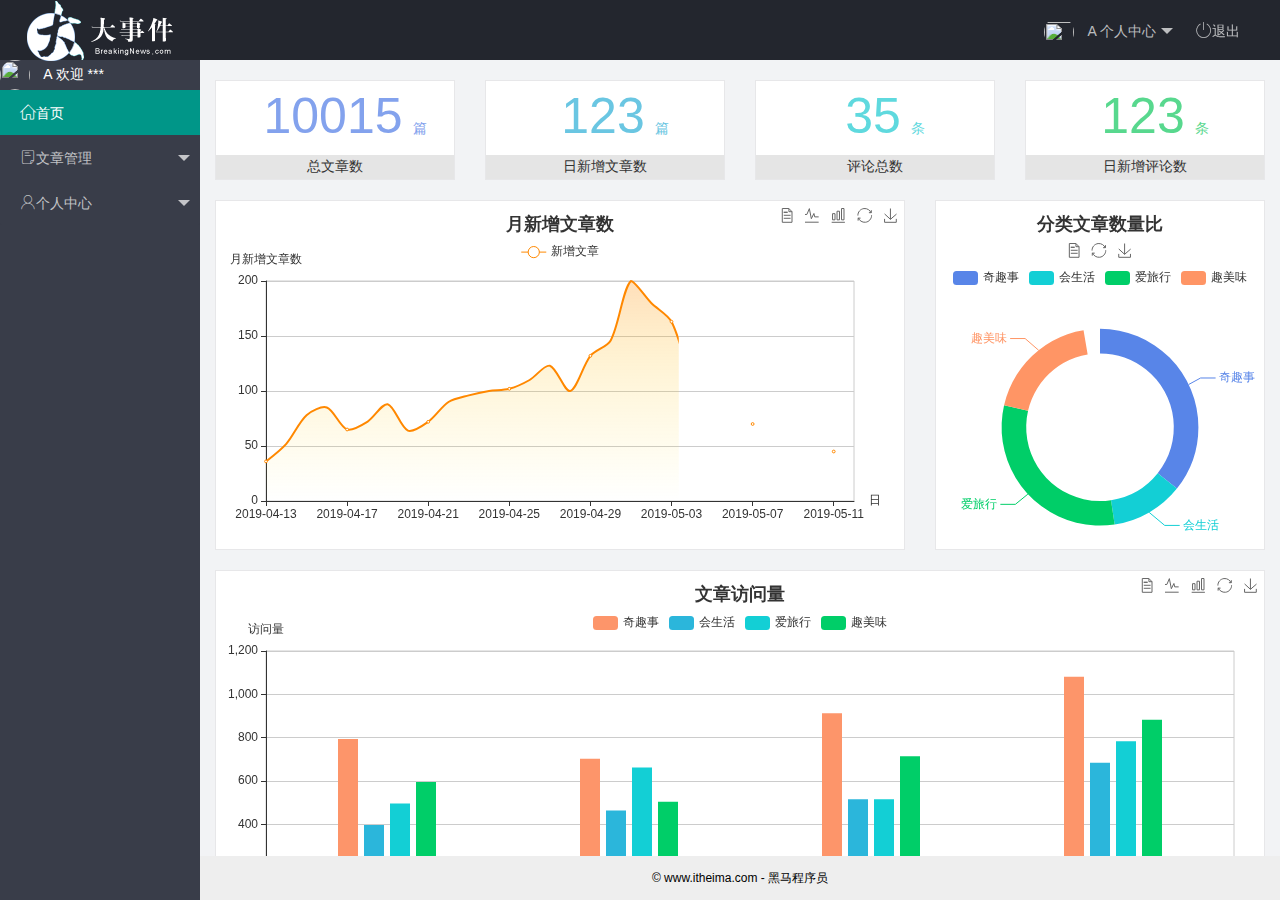
==== commit b90227de: "login is ok" ====
--- a/home/index.html
+++ b/home/index.html
@@ -15,8 +15,93 @@
 
 <body class="layui-layout-body">
 
+    <div class="layui-layout layui-layout-admin">
+        <div class="layui-header">
+            <div class="layui-logo">
+                <img src="/assets/images/logo.png" alt="" />
+            </div>
+            <!-- 头部区域（可配合layui已有的水平导航） -->
+            <ul class="layui-nav layui-layout-right">
+                <li class="layui-nav-item">
+                    <a href="javascript:;" class="userinfo">
+                        <img src="http://t.cn/RCzsdCq" class="layui-nav-img" />
+                        <span class="text-avatar">A</span> 个人中心
+                    </a>
+                    <dl class="layui-nav-child">
+                        <dd><a href="/user/user_info.html" target="fm">基本资料</a></dd>
+                        <dd><a href="/user/user_avatar.html" target="fm">更换头像</a></dd>
+                        <dd><a href="/user/user_pwd.html" target="fm">重置密码</a></dd>
+                    </dl>
+                </li>
+                <li class="layui-nav-item">
+                    <a href="javascript:;" id="btnLogout"><span class="iconfont icon-tuichu"></span>退出</a>
+                </li>
+            </ul>
+        </div>
+
+        <div class="layui-side layui-bg-black">
+            <div class="layui-side-scroll">
+                <div class="userinfo">
+                    <img src="http://t.cn/RCzsdCq" class="layui-nav-img" />
+                    <span class="text-avatar">A</span>
+                    <span id="welcome">欢迎 ***</span>
+                </div>
+                <!-- 左侧导航区域（可配合layui已有的垂直导航） -->
+                <ul class="layui-nav layui-nav-tree" lay-shrink="all">
+                    <li class="layui-nav-item layui-this">
+                        <a href="/home/dashboard.html" target="fm"><span class="iconfont icon-home"></span>首页</a>
+                    </li>
+                    <li class="layui-nav-item">
+                        <a class="" href="javascript:;"><span class="iconfont icon-16"></span>文章管理</a>
+                        <dl class="layui-nav-child">
+                            <dd>
+                                <a href="/article/art_cate.html" target="fm"><i class="layui-icon layui-icon-app"></i>文章类别</a>
+                            </dd>
+                            <dd>
+                                <a href="javascript:;"><i class="layui-icon layui-icon-app"></i>文章列表</a>
+                            </dd>
+                            <dd>
+                                <a href="javascript:;"><i class="layui-icon layui-icon-app"></i>发布文章</a>
+                            </dd>
+                        </dl>
+                    </li>
+                    <li class="layui-nav-item">
+                        <a href="javascript:;"><span class="iconfont icon-user"></span>个人中心</a>
+                        <dl class="layui-nav-child">
+                            <dd>
+                                <a href="/user/user_info.html" target="fm"><i class="layui-icon layui-icon-app"></i>基本资料</a>
+                            </dd>
+                            <dd>
+                                <a href="/user/user_avatar.html" target="fm"><i class="layui-icon layui-icon-app"></i>更换头像</a>
+                            </dd>
+                            <dd>
+                                <a href="/user/user_pwd.html" target="fm"><i class="layui-icon layui-icon-app"></i>重置密码</a>
+                            </dd>
+                        </dl>
+                    </li>
+                </ul>
+            </div>
+        </div>
+
+        <div class="layui-body">
+            <!-- 内容主体区域 -->
+            <iframe name="fm" src="/home/dashboard.html" frameborder="0"></iframe>
+        </div>
+
+        <div class="layui-footer">
+            <!-- 底部固定区域 -->
+            © www.itheima.com - 黑马程序员
+        </div>
+    </div>
+
+
+
+
     <!-- 导入 layui 的JS文件 -->
     <script src="/assets/lib/layui/layui.all.js"></script>
+    <script src="/assets/lib/jquery.js"></script>
+    <script src="/assets/js/baseAPI.js"></script>
+    <script src="/assets/js/index.js"></script>
 </body>
 
 </html>--- a/assets/css/index.css
+++ b/assets/css/index.css
@@ -0,0 +1,13 @@
+iframe {
+    width: 100%;
+    height: 100%;
+}
+
+.layui-body {
+    overflow: hidden;
+}
+
+.layui-footer {
+    text-align: center;
+    font-size: 12px;
+}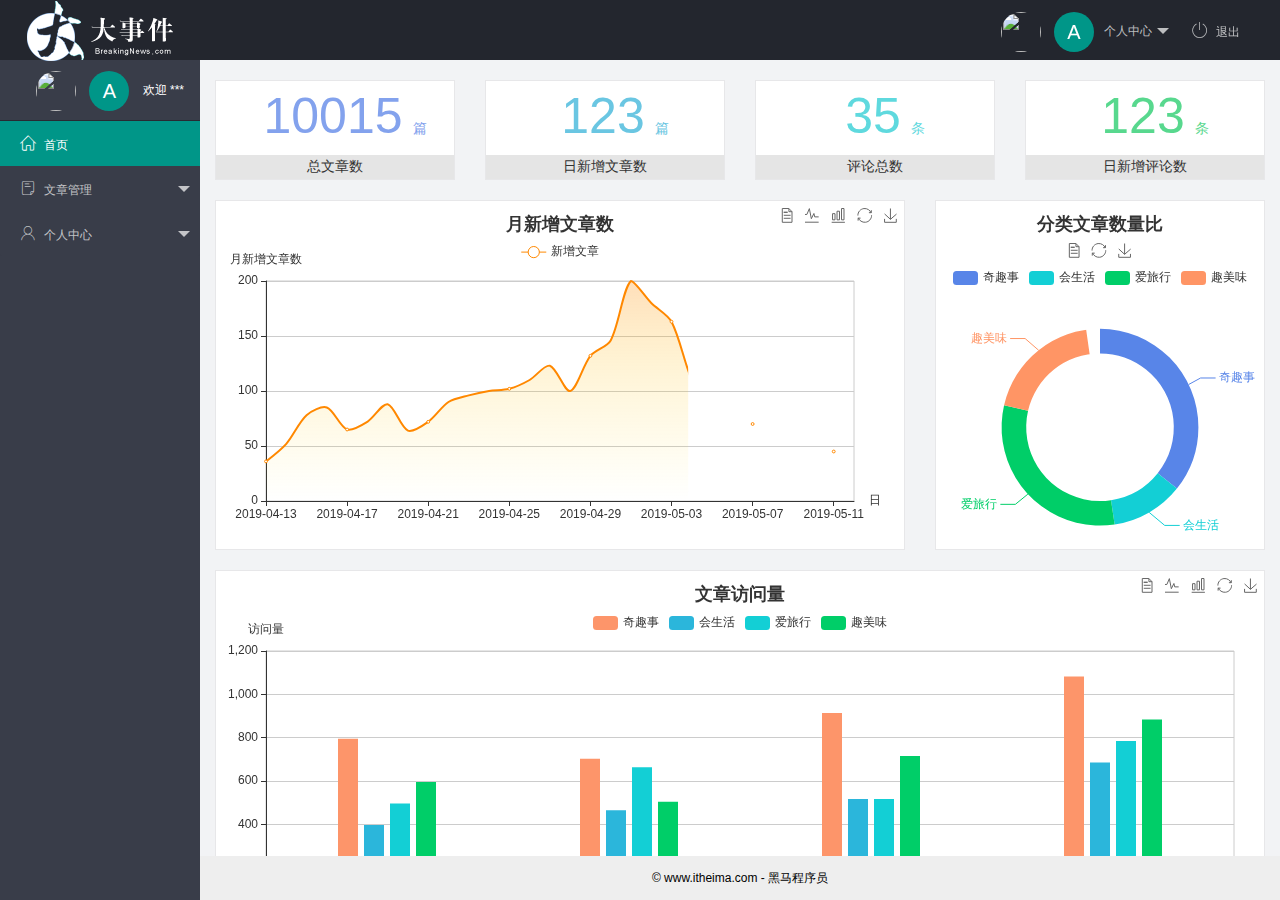
==== commit b09c93ae: "index.html is  ok" ====
--- a/home/index.html
+++ b/home/index.html
@@ -25,7 +25,7 @@
                 <li class="layui-nav-item">
                     <a href="javascript:;" class="userinfo">
                         <img src="http://t.cn/RCzsdCq" class="layui-nav-img" />
-                        <span class="text-avatar">A</span> 个人中心
+                        <span class="text-avatar">A</span>个人中心
                     </a>
                     <dl class="layui-nav-child">
                         <dd><a href="/user/user_info.html" target="fm">基本资料</a></dd>
--- a/assets/css/index.css
+++ b/assets/css/index.css
@@ -10,4 +10,53 @@
 .layui-footer {
     text-align: center;
     font-size: 12px;
+}
+
+.iconfont {
+    margin-right: 8px;
+}
+
+.layui-icon {
+    margin-right: 8px;
+    margin-left: 20px;
+}
+
+a {
+    transition: none !important;
+}
+
+.userinfo {
+    height: 60px;
+    line-height: 60px;
+    text-align: center;
+    font-size: 12px;
+    user-select: none;
+}
+
+.layui-side-scroll .userinfo {
+    border-bottom: 1px solid #282b33;
+}
+
+.layui-nav-img {
+    width: 40px;
+    height: 40px;
+}
+
+.text-avatar {
+    display: inline-block;
+    width: 40px;
+    height: 40px;
+    background-color: #009688;
+    border-radius: 50%;
+    line-height: 40px;
+    text-align: center;
+    font-size: 20px;
+    color: #fff;
+    position: relative;
+    top: 4px;
+    margin-right: 10px;
+}
+
+.layui-nav-item a {
+    font-size: 12px;
 }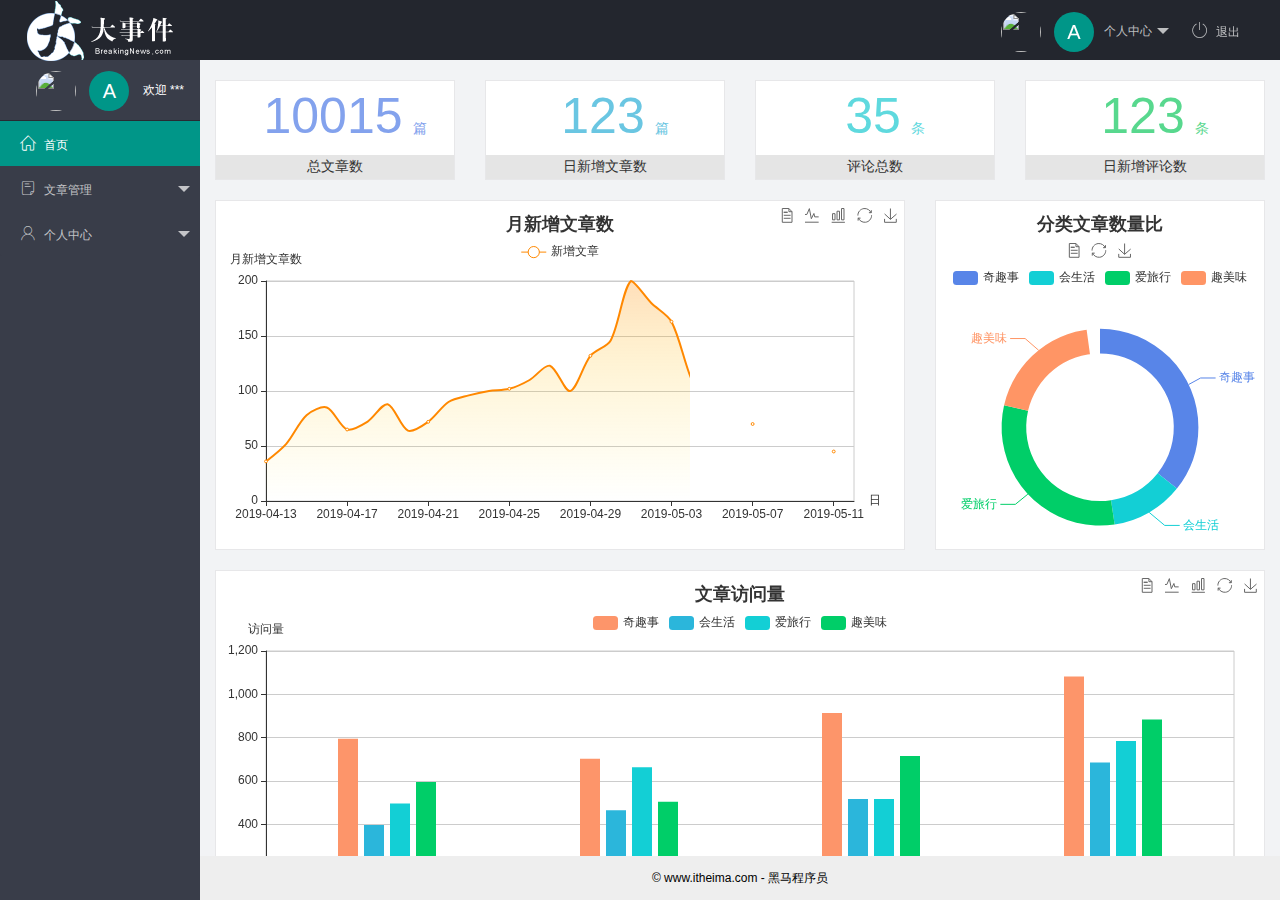
==== commit 63fb9d7b: "article is ok" ====
--- a/home/index.html
+++ b/home/index.html
@@ -55,13 +55,13 @@
                         <a class="" href="javascript:;"><span class="iconfont icon-16"></span>文章管理</a>
                         <dl class="layui-nav-child">
                             <dd>
-                                <a href="/article/art_cate.html" target="fm"><i class="layui-icon layui-icon-app"></i>文章类别</a>
+                                <a href="/article/aer_cate.html" target="fm"><i class="layui-icon layui-icon-app"></i>文章类别</a>
                             </dd>
                             <dd>
-                                <a href="javascript:;"><i class="layui-icon layui-icon-app"></i>文章列表</a>
+                                <a href="/article/art_list.html" target="fm"><i class="layui-icon layui-icon-app aaabbb"></i>文章列表</a>
                             </dd>
                             <dd>
-                                <a href="javascript:;"><i class="layui-icon layui-icon-app"></i>发布文章</a>
+                                <a href="/article/art_pub.html" target="fm"><i class="layui-icon layui-icon-app"></i>发布文章</a>
                             </dd>
                         </dl>
                     </li>
